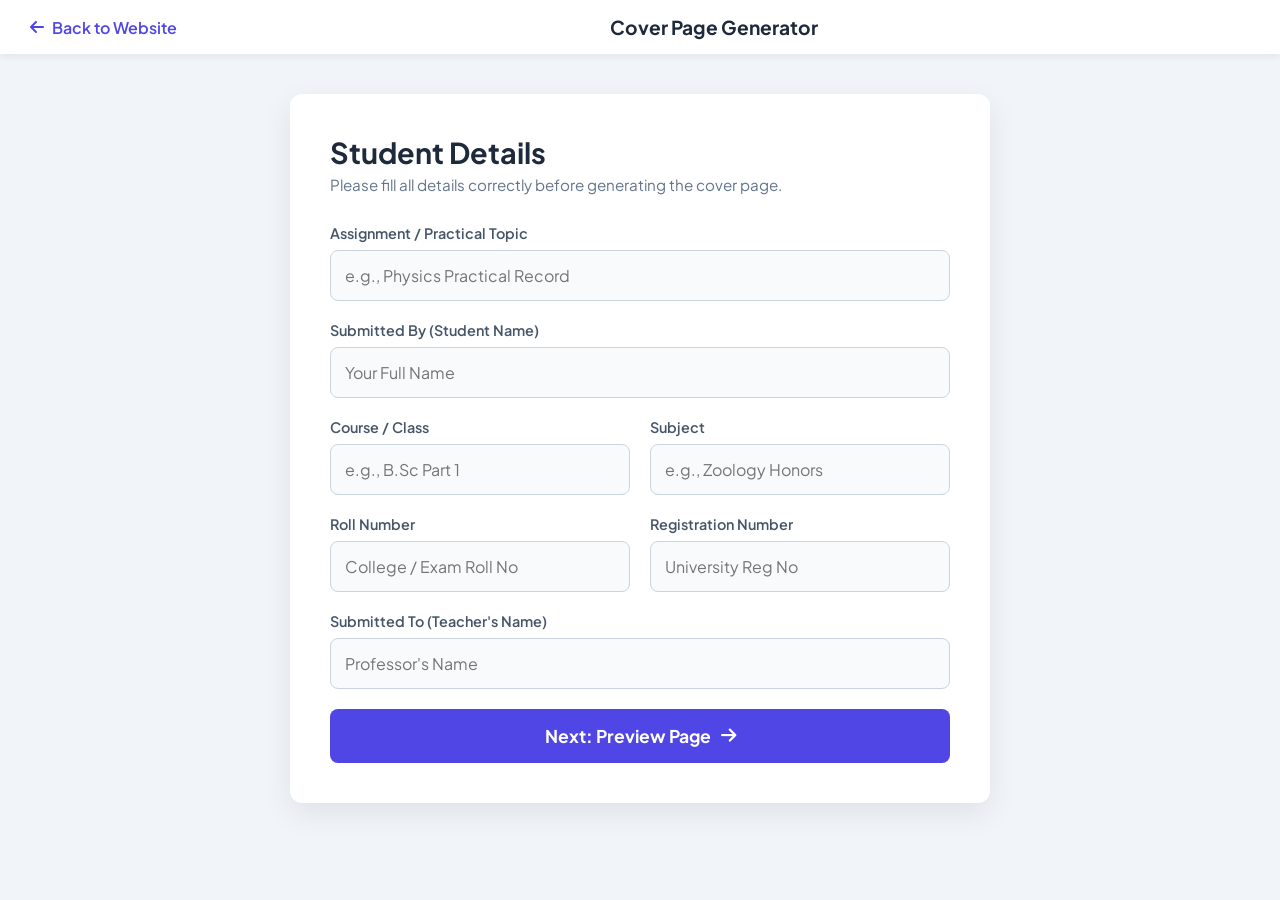
==== cover-page.html @ 788c9b37 "Add files via upload" ====
<!DOCTYPE html>
<html lang="en">
<head>
    <meta charset="UTF-8">
    <meta name="viewport" content="width=device-width, initial-scale=1.0">
    <title>Generate Cover Page | ND College</title>
    <!-- Google Fonts -->
    <link href="https://fonts.googleapis.com/css2?family=Plus+Jakarta+Sans:wght@400;600;700&display=swap" rel="stylesheet">
    <link rel="stylesheet" href="https://cdnjs.cloudflare.com/ajax/libs/font-awesome/6.4.0/css/all.min.css">
    
    <!-- Custom CSS -->
    <link rel="stylesheet" href="cover-page.css">
</head>
<body>

    <!-- Top Navigation -->
    <div class="top-bar no-print">
        <a href="#" onclick="history.back(); return false;" class="back-btn">
            <i class="fa-solid fa-arrow-left"></i> Back to Website
        </a>
        <h2>Cover Page Generator</h2>
        <div></div>
    </div>

    <div class="main-container">
        
        <!-- STEP 1: Form Section -->
        <div id="step-1" class="step-section active no-print">
            <div class="form-card">
                <h3>Student Details</h3>
                <p>Please fill all details correctly before generating the cover page.</p>
                
                <div class="input-group">
                    <label>Assignment / Practical Topic</label>
                    <input type="text" id="in-topic" placeholder="e.g., Physics Practical Record">
                </div>

                <div class="input-group">
                    <label>Submitted By (Student Name)</label>
                    <input type="text" id="in-name" placeholder="Your Full Name">
                </div>

                <div class="input-row">
                    <div class="input-group">
                        <label>Course / Class</label>
                        <input type="text" id="in-course" placeholder="e.g., B.Sc Part 1">
                    </div>
                    <div class="input-group">
                        <label>Subject</label>
                        <input type="text" id="in-subject" placeholder="e.g., Zoology Honors">
                    </div>
                </div>

                <div class="input-row">
                    <div class="input-group">
                        <label>Roll Number</label>
                        <input type="text" id="in-roll" placeholder="College / Exam Roll No">
                    </div>
                    <div class="input-group">
                        <label>Registration Number</label>
                        <input type="text" id="in-reg" placeholder="University Reg No">
                    </div>
                </div>

                <div class="input-group">
                    <label>Submitted To (Teacher's Name)</label>
                    <input type="text" id="in-teacher" placeholder="Professor's Name">
                </div>
                
                <button onclick="goToStep2()" class="btn-primary">Next: Preview Page <i class="fa-solid fa-arrow-right"></i></button>
            </div>
        </div>

        <!-- STEP 2: Preview Section -->
        <div id="step-2" class="step-section">
            
            <!-- Sirf 2 zaroori buttons: Edit aur Print/Save PDF -->
            <div class="action-buttons no-print">
                <button onclick="goToStep1()" class="btn-secondary"><i class="fa-solid fa-pen"></i> Edit Details</button>
                <button onclick="window.print()" class="btn-primary"><i class="fa-solid fa-print"></i> Print / Save PDF</button>
            </div>

            <!-- Premium A4 Sheet Design -->
            <div class="a4-sheet" id="print-area">
                <div class="sheet-border">
                    <div class="college-header">
                        <div class="logo-placeholder">
                            <i class="fa-solid fa-graduation-cap"></i>
                        </div>
                        <h1>ND COLLEGE, PURNEA</h1>
                        <p>A Premier Institution Affiliated to Purnea University, Purnea</p>
                    </div>

                    <div class="session-box">
                        <h2>ASSIGNMENT / PRACTICAL RECORD</h2>
                    </div>

                    <div class="topic-box">
                        <h3 id="out-topic">Topic Name Here</h3>
                    </div>

                    <div class="details-container">
                        <div class="details-box submitted-to">
                            <h4>SUBMITTED TO</h4>
                            <p id="out-teacher">Teacher's Name</p>
                        </div>
                        
                        <div class="details-box submitted-by">
                            <h4>SUBMITTED BY</h4>
                            <table class="student-table">
                                <tr>
                                    <td><strong>Name:</strong></td>
                                    <td id="out-name">Student Name</td>
                                </tr>
                                <tr>
                                    <td><strong>Class:</strong></td>
                                    <td id="out-course">Class/Course</td>
                                </tr>
                                <tr>
                                    <td><strong>Subject:</strong></td>
                                    <td id="out-subject">Subject Name</td>
                                </tr>
                                <tr>
                                    <td><strong>Roll No:</strong></td>
                                    <td id="out-roll">Roll Number</td>
                                </tr>
                                <tr>
                                    <td><strong>Reg No:</strong></td>
                                    <td id="out-reg">Registration No</td>
                                </tr>
                            </table>
                        </div>
                    </div>

                    <div class="signature-section">
                        <div class="sign-box">Signature of Teacher</div>
                        <div class="sign-box">Signature of Student</div>
                    </div>
                </div>
            </div>
        </div>

    </div>

    <!-- JavaScript logic -->
    <script>
        function goToStep2() {
            // Data Update karein
            document.getElementById('out-topic').innerText = document.getElementById('in-topic').value || 'Topic Name Here';
            document.getElementById('out-name').innerText = document.getElementById('in-name').value || 'Student Name';
            document.getElementById('out-course').innerText = document.getElementById('in-course').value || 'Class/Course';
            document.getElementById('out-subject').innerText = document.getElementById('in-subject').value || 'Subject Name';
            document.getElementById('out-roll').innerText = document.getElementById('in-roll').value || 'Roll Number';
            document.getElementById('out-reg').innerText = document.getElementById('in-reg').value || 'Registration No';
            document.getElementById('out-teacher').innerText = document.getElementById('in-teacher').value || "Teacher's Name";

            // Screen switch karein
            document.getElementById('step-1').classList.remove('active');
            document.getElementById('step-2').classList.add('active');
            window.scrollTo(0,0);
        }

        function goToStep1() {
            // Wapas Form par jayein
            document.getElementById('step-2').classList.remove('active');
            document.getElementById('step-1').classList.add('active');
            window.scrollTo(0,0);
        }
    </script>
</body>
</html>
---- cover-page.css ----
* {
    margin: 0;
    padding: 0;
    box-sizing: border-box;
    font-family: 'Plus Jakarta Sans', sans-serif;
}

body {
    background-color: #f1f5f9;
    color: #0f172a;
}

/* Top Navigation */
.top-bar {
    display: flex;
    justify-content: space-between;
    align-items: center;
    background: #ffffff;
    padding: 15px 30px;
    box-shadow: 0 4px 6px rgba(0,0,0,0.05);
    position: sticky;
    top: 0;
    z-index: 100;
}

.back-btn {
    text-decoration: none;
    color: #4f46e5;
    font-weight: 600;
    display: flex;
    align-items: center;
    gap: 8px;
}

.top-bar h2 {
    font-size: 1.2rem;
    color: #1e293b;
}

/* Main Layout & Steps */
.main-container {
    padding: 40px 20px;
    display: flex;
    justify-content: center;
}

.step-section {
    display: none;
    width: 100%;
    animation: fadeIn 0.4s ease-in-out;
}

.step-section.active {
    display: flex;
    flex-direction: column;
    align-items: center;
}

@keyframes fadeIn {
    from { opacity: 0; transform: translateY(10px); }
    to { opacity: 1; transform: translateY(0); }
}

/* Form Styles (Step 1) */
.form-card {
    background: white;
    padding: 40px;
    border-radius: 12px;
    box-shadow: 0 10px 30px rgba(0,0,0,0.08);
    width: 100%;
    max-width: 700px;
}

.form-card h3 { font-size: 1.8rem; margin-bottom: 5px; color: #1e293b; }
.form-card p { color: #64748b; margin-bottom: 30px; font-size: 0.95rem; }

.input-group {
    display: flex;
    flex-direction: column;
    margin-bottom: 20px;
    width: 100%;
}

.input-row {
    display: flex;
    gap: 20px;
}

label {
    font-size: 0.9rem;
    font-weight: 600;
    margin-bottom: 8px;
    color: #475569;
}

input {
    padding: 14px;
    border: 1px solid #cbd5e1;
    border-radius: 8px;
    font-size: 1rem;
    transition: 0.3s;
    background: #f8fafc;
}

input:focus {
    outline: none;
    border-color: #4f46e5;
    background: white;
    box-shadow: 0 0 0 4px rgba(79, 70, 229, 0.1);
}

.btn-primary {
    width: 100%;
    background: #4f46e5;
    color: white;
    border: none;
    padding: 16px;
    border-radius: 8px;
    font-size: 1.1rem;
    font-weight: 700;
    cursor: pointer;
    margin-top: 15px;
    transition: 0.3s;
    display: flex;
    justify-content: center;
    align-items: center;
    gap: 10px;
}
.btn-primary:hover { background: #4338ca; box-shadow: 0 5px 15px rgba(79, 70, 229, 0.3); }

.btn-secondary {
    background: white;
    color: #4f46e5;
    border: 2px solid #4f46e5;
    padding: 12px 24px;
    border-radius: 8px;
    font-size: 1rem;
    font-weight: 700;
    cursor: pointer;
    transition: 0.3s;
}
.btn-secondary:hover { background: #f1f5f9; }

/* Preview Action Buttons (Step 2) */
.action-buttons {
    display: flex;
    gap: 20px;
    margin-bottom: 30px;
    width: 100%;
    max-width: 210mm;
}
.action-buttons .btn-primary { margin-top: 0; flex: 1; }

/* =========================================
   A4 Preview Section (Premium Design)
========================================= */
.a4-sheet {
    width: 210mm;
    height: 297mm;
    background: white;
    box-shadow: 0 15px 50px rgba(0,0,0,0.15);
    padding: 12mm;
    position: relative;
    /* College ka subtle watermark */
    background-image: radial-gradient(circle, rgba(79, 70, 229, 0.03) 20%, transparent 20%);
    background-size: 20px 20px;
}

.sheet-border {
    /* Official Double Border Look */
    border: 4px solid #1e293b;
    outline: 1.5px solid #1e293b;
    outline-offset: -8px;
    height: 100%;
    padding: 40px;
    display: flex;
    flex-direction: column;
    align-items: center;
    position: relative;
    z-index: 1;
}

.college-header { 
    text-align: center; 
    border-bottom: 3px double #1e293b; 
    padding-bottom: 25px; 
    width: 100%; 
    margin-bottom: 35px; 
}

.logo-placeholder {
    font-size: 3.5rem;
    color: #1e293b;
    margin-bottom: 15px;
}

.college-header h1 { 
    font-size: 2.8rem; 
    font-weight: 800; 
    color: #0f172a; 
    letter-spacing: 2px;
    font-family: 'Times New Roman', serif; /* University style font */
}
.college-header p { 
    font-size: 1.1rem; 
    font-weight: 600; 
    color: #334155;
    text-transform: uppercase;
    letter-spacing: 1px;
    margin-top: 5px;
}

.session-box h2 { 
    font-size: 1.6rem; 
    background: #1e293b; 
    color: #fff; 
    padding: 12px 40px; 
    border-radius: 4px; 
    margin-bottom: 40px; 
    text-align: center; 
    box-shadow: 4px 4px 0px rgba(0,0,0,0.1);
}

.topic-box { text-align: center; margin-bottom: 60px; width: 100%; }
.topic-box h3 { 
    font-size: 2rem; 
    text-decoration: underline; 
    text-decoration-thickness: 2px;
    text-underline-offset: 8px;
    text-transform: uppercase; 
    color: #0f172a;
}

.details-container { 
    display: flex; 
    justify-content: space-between; 
    width: 100%; 
    margin-top: 20px; 
}

.details-box h4 { 
    font-size: 1.3rem; 
    border-bottom: 2px solid #1e293b; 
    margin-bottom: 20px; 
    display: inline-block;
    padding-bottom: 5px;
    color: #0f172a;
}

.submitted-to { width: 40%; }
.submitted-to p { font-size: 1.5rem; font-weight: 700; color: #1e293b; }

.submitted-by { width: 55%; }
.student-table { width: 100%; font-size: 1.25rem; border-collapse: separate; border-spacing: 0 12px; }
.student-table td { padding-bottom: 5px; border-bottom: 1px dashed #cbd5e1; }
.student-table td strong { color: #334155; }

.signature-section { 
    display: flex; 
    justify-content: space-between; 
    width: 100%; 
    margin-top: auto; 
    padding-top: 70px; 
}
.sign-box { 
    border-top: 1.5px solid #1e293b; 
    width: 220px; 
    text-align: center; 
    padding-top: 10px; 
    font-weight: 700; 
    font-size: 1.1rem;
    color: #0f172a;
}

/* =========================================
   PRINT CSS
========================================= */
@media print {
    @page { margin: 0; }
    body { background: white; -webkit-print-color-adjust: exact; print-color-adjust: exact; }
    
    .no-print { display: none !important; }
    
    .main-container { padding: 0; }
    .a4-sheet { box-shadow: none; width: 100%; height: 100%; padding: 10mm; }
}

/* Mobile Responsiveness */
@media(max-width: 768px) {
    .input-row { flex-direction: column; gap: 0; }
    .action-buttons { flex-direction: column; }
    .a4-sheet { transform: scale(0.6); transform-origin: top center; margin-bottom: -400px; }
}
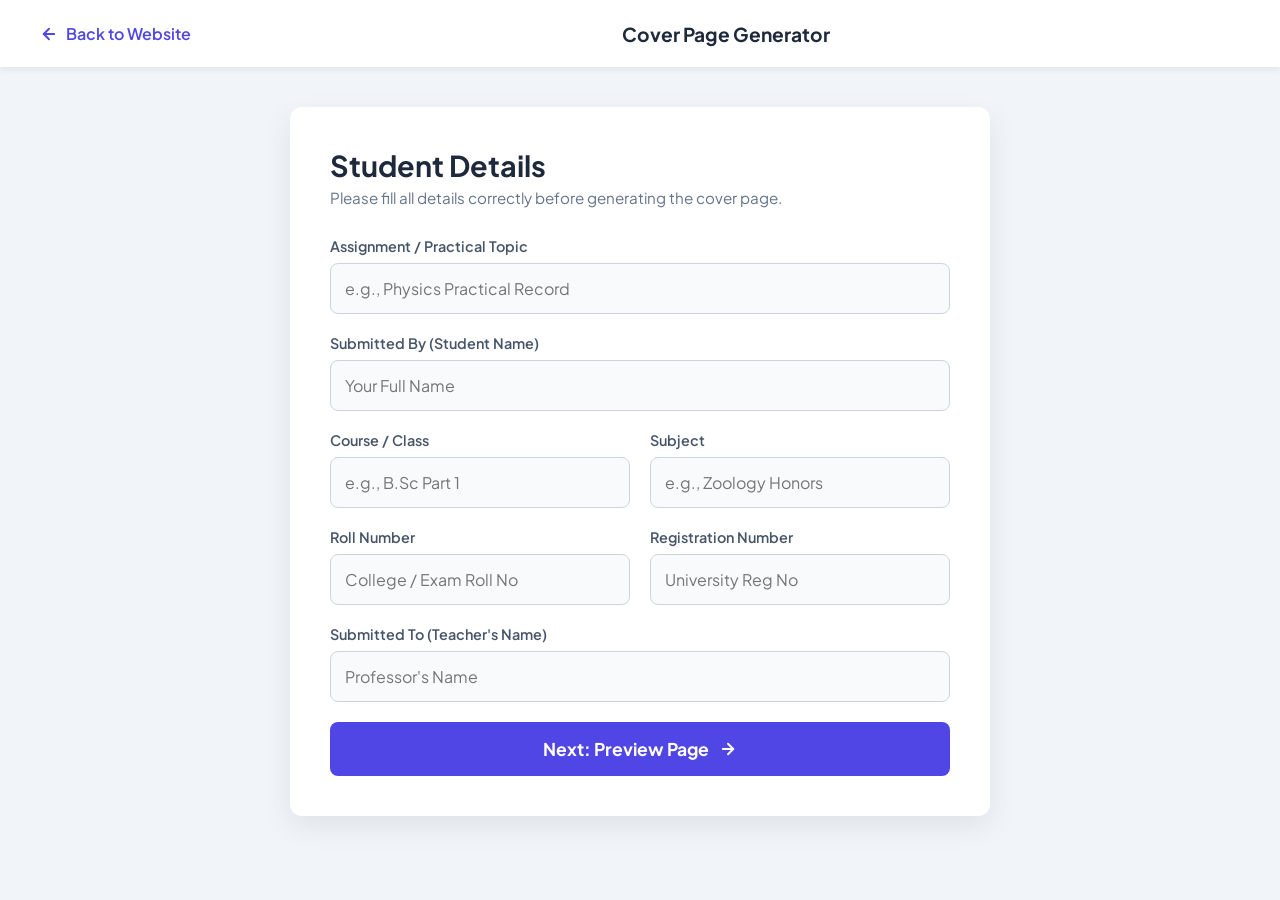
==== commit 27d32da6: "Add files via upload" ====
--- a/cover-page.html
+++ b/cover-page.html
@@ -4,27 +4,24 @@
     <meta charset="UTF-8">
     <meta name="viewport" content="width=device-width, initial-scale=1.0">
     <title>Generate Cover Page | ND College</title>
-    <!-- Google Fonts -->
-    <link href="https://fonts.googleapis.com/css2?family=Plus+Jakarta+Sans:wght@400;600;700&display=swap" rel="stylesheet">
-    <link rel="stylesheet" href="https://cdnjs.cloudflare.com/ajax/libs/font-awesome/6.4.0/css/all.min.css">
     
-    <!-- Custom CSS -->
+    <link href="https://fonts.googleapis.com/css2?family=Plus+Jakarta+Sans:wght@400;600;700;800&display=swap" rel="stylesheet">
+
     <link rel="stylesheet" href="cover-page.css">
 </head>
 <body>
 
-    <!-- Top Navigation -->
     <div class="top-bar no-print">
-        <a href="#" onclick="history.back(); return false;" class="back-btn">
-            <i class="fa-solid fa-arrow-left"></i> Back to Website
-        </a>
+        <button type="button" onclick="history.back();" class="back-btn">
+            <svg width="18" height="18" viewBox="0 0 24 24" fill="none" stroke="currentColor" stroke-width="2.5" stroke-linecap="round" stroke-linejoin="round"><line x1="19" y1="12" x2="5" y2="12"></line><polyline points="12 19 5 12 12 5"></polyline></svg>
+            Back to Website
+        </button>
         <h2>Cover Page Generator</h2>
         <div></div>
     </div>
 
     <div class="main-container">
-        
-        <!-- STEP 1: Form Section -->
+
         <div id="step-1" class="step-section active no-print">
             <div class="form-card">
                 <h3>Student Details</h3>
@@ -67,25 +64,30 @@
                     <input type="text" id="in-teacher" placeholder="Professor's Name">
                 </div>
                 
-                <button onclick="goToStep2()" class="btn-primary">Next: Preview Page <i class="fa-solid fa-arrow-right"></i></button>
+                <button onclick="goToStep2()" class="btn-primary">Next: Preview Page
+                    <svg width="18" height="18" viewBox="0 0 24 24" fill="none" stroke="currentColor" stroke-width="2.5" stroke-linecap="round" stroke-linejoin="round"><line x1="5" y1="12" x2="19" y2="12"></line><polyline points="12 5 19 12 12 19"></polyline></svg>
+                </button>
             </div>
         </div>
 
-        <!-- STEP 2: Preview Section -->
         <div id="step-2" class="step-section">
-            
-            <!-- Sirf 2 zaroori buttons: Edit aur Print/Save PDF -->
+
             <div class="action-buttons no-print">
-                <button onclick="goToStep1()" class="btn-secondary"><i class="fa-solid fa-pen"></i> Edit Details</button>
-                <button onclick="window.print()" class="btn-primary"><i class="fa-solid fa-print"></i> Print / Save PDF</button>
+                <button onclick="goToStep1()" class="btn-secondary">
+                    <svg width="18" height="18" viewBox="0 0 24 24" fill="none" stroke="currentColor" stroke-width="2" stroke-linecap="round" stroke-linejoin="round"><path d="M17 3a2.85 2.83 0 1 1 4 4L7.5 20.5 2 22l1.5-5.5Z"></path></svg>
+                    Edit Details
+                </button>
+                <button onclick="window.print()" class="btn-primary">
+                    <svg width="18" height="18" viewBox="0 0 24 24" fill="none" stroke="currentColor" stroke-width="2" stroke-linecap="round" stroke-linejoin="round"><polyline points="6 9 6 2 18 2 18 9"></polyline><path d="M6 18H4a2 2 0 0 1-2-2v-5a2 2 0 0 1 2-2h16a2 2 0 0 1 2 2v5a2 2 0 0 1-2 2h-2"></path><rect x="6" y="14" width="12" height="8"></rect></svg>
+                    Print / Save PDF
+                </button>
             </div>
 
-            <!-- Premium A4 Sheet Design -->
             <div class="a4-sheet" id="print-area">
                 <div class="sheet-border">
                     <div class="college-header">
                         <div class="logo-placeholder">
-                            <i class="fa-solid fa-graduation-cap"></i>
+                            <svg width="48" height="48" viewBox="0 0 24 24" fill="none" stroke="currentColor" stroke-width="1.6" stroke-linecap="round" stroke-linejoin="round"><path d="M22 10v6M2 10l10-5 10 5-10 5z"/><path d="M6 12v5c3 3 9 3 12 0v-5"/></svg>
                         </div>
                         <h1>ND COLLEGE, PURNEA</h1>
                         <p>A Premier Institution Affiliated to Purnea University, Purnea</p>
@@ -142,29 +144,30 @@
 
     </div>
 
-    <!-- JavaScript logic -->
     <script>
+        const fieldMap = [
+            ['in-topic', 'out-topic', 'Topic Name Here'],
+            ['in-name', 'out-name', 'Student Name'],
+            ['in-course', 'out-course', 'Class/Course'],
+            ['in-subject', 'out-subject', 'Subject Name'],
+            ['in-roll', 'out-roll', 'Roll Number'],
+            ['in-reg', 'out-reg', 'Registration No'],
+            ['in-teacher', 'out-teacher', "Teacher's Name"]
+        ];
+
         function goToStep2() {
-            // Data Update karein
-            document.getElementById('out-topic').innerText = document.getElementById('in-topic').value || 'Topic Name Here';
-            document.getElementById('out-name').innerText = document.getElementById('in-name').value || 'Student Name';
-            document.getElementById('out-course').innerText = document.getElementById('in-course').value || 'Class/Course';
-            document.getElementById('out-subject').innerText = document.getElementById('in-subject').value || 'Subject Name';
-            document.getElementById('out-roll').innerText = document.getElementById('in-roll').value || 'Roll Number';
-            document.getElementById('out-reg').innerText = document.getElementById('in-reg').value || 'Registration No';
-            document.getElementById('out-teacher').innerText = document.getElementById('in-teacher').value || "Teacher's Name";
-
-            // Screen switch karein
+            fieldMap.forEach(([inputId, outputId, fallback]) => {
+                document.getElementById(outputId).innerText = document.getElementById(inputId).value || fallback;
+            });
             document.getElementById('step-1').classList.remove('active');
             document.getElementById('step-2').classList.add('active');
-            window.scrollTo(0,0);
+            window.scrollTo(0, 0);
         }
 
         function goToStep1() {
-            // Wapas Form par jayein
             document.getElementById('step-2').classList.remove('active');
             document.getElementById('step-1').classList.add('active');
-            window.scrollTo(0,0);
+            window.scrollTo(0, 0);
         }
     </script>
 </body>
--- a/cover-page.css
+++ b/cover-page.css
@@ -3,6 +3,7 @@
     padding: 0;
     box-sizing: border-box;
     font-family: 'Plus Jakarta Sans', sans-serif;
+    -webkit-tap-highlight-color: transparent;
 }
 
 body {
@@ -10,7 +11,20 @@
     color: #0f172a;
 }
 
-/* Top Navigation */
+a, button {
+    outline: none;
+}
+a:focus-visible, button:focus-visible {
+    outline: 2px solid #4f46e5;
+    outline-offset: 3px;
+    border-radius: 4px;
+}
+
+svg {
+    display: block;
+    flex-shrink: 0;
+}
+
 .top-bar {
     display: flex;
     justify-content: space-between;
@@ -24,12 +38,25 @@
 }
 
 .back-btn {
+    background: none;
+    border: none;
+    font: inherit;
+    cursor: pointer;
     text-decoration: none;
     color: #4f46e5;
     font-weight: 600;
-    display: flex;
+    display: inline-flex;
     align-items: center;
     gap: 8px;
+    padding: 8px 10px;
+    border-radius: 8px;
+    transition: background 0.2s, transform 0.2s;
+}
+.back-btn:hover {
+    background: rgba(79, 70, 229, 0.08);
+}
+.back-btn:active {
+    transform: translateX(-2px);
 }
 
 .top-bar h2 {
@@ -37,7 +64,6 @@
     color: #1e293b;
 }
 
-/* Main Layout & Steps */
 .main-container {
     padding: 40px 20px;
     display: flex;
@@ -61,7 +87,6 @@
     to { opacity: 1; transform: translateY(0); }
 }
 
-/* Form Styles (Step 1) */
 .form-card {
     background: white;
     padding: 40px;
@@ -127,6 +152,8 @@
     gap: 10px;
 }
 .btn-primary:hover { background: #4338ca; box-shadow: 0 5px 15px rgba(79, 70, 229, 0.3); }
+.btn-primary:active { transform: scale(0.98); }
+.btn-primary svg { flex-shrink: 0; }
 
 .btn-secondary {
     background: white;
@@ -138,10 +165,15 @@
     font-weight: 700;
     cursor: pointer;
     transition: 0.3s;
-}
-.btn-secondary:hover { background: #f1f5f9; }
-
-/* Preview Action Buttons (Step 2) */
+    display: inline-flex;
+    align-items: center;
+    justify-content: center;
+    gap: 10px;
+}
+.btn-secondary:hover { background: #f1f5f9; border-color: #4338ca; color: #4338ca; }
+.btn-secondary:active { transform: scale(0.98); }
+.btn-secondary svg { flex-shrink: 0; }
+
 .action-buttons {
     display: flex;
     gap: 20px;
@@ -151,9 +183,6 @@
 }
 .action-buttons .btn-primary { margin-top: 0; flex: 1; }
 
-/* =========================================
-   A4 Preview Section (Premium Design)
-========================================= */
 .a4-sheet {
     width: 210mm;
     height: 297mm;
@@ -161,13 +190,13 @@
     box-shadow: 0 15px 50px rgba(0,0,0,0.15);
     padding: 12mm;
     position: relative;
-    /* College ka subtle watermark */
+    
     background-image: radial-gradient(circle, rgba(79, 70, 229, 0.03) 20%, transparent 20%);
     background-size: 20px 20px;
 }
 
 .sheet-border {
-    /* Official Double Border Look */
+    
     border: 4px solid #1e293b;
     outline: 1.5px solid #1e293b;
     outline-offset: -8px;
@@ -189,9 +218,16 @@
 }
 
 .logo-placeholder {
-    font-size: 3.5rem;
+    width: 78px;
+    height: 78px;
+    display: flex;
+    align-items: center;
+    justify-content: center;
+    margin: 0 auto 18px;
     color: #1e293b;
-    margin-bottom: 15px;
+    background: rgba(79, 70, 229, 0.08);
+    border: 2px solid #1e293b;
+    border-radius: 50%;
 }
 
 .college-header h1 { 
@@ -199,7 +235,7 @@
     font-weight: 800; 
     color: #0f172a; 
     letter-spacing: 2px;
-    font-family: 'Times New Roman', serif; /* University style font */
+    font-family: 'Times New Roman', serif; 
 }
 .college-header p { 
     font-size: 1.1rem; 
@@ -272,9 +308,6 @@
     color: #0f172a;
 }
 
-/* =========================================
-   PRINT CSS
-========================================= */
 @media print {
     @page { margin: 0; }
     body { background: white; -webkit-print-color-adjust: exact; print-color-adjust: exact; }
@@ -285,7 +318,6 @@
     .a4-sheet { box-shadow: none; width: 100%; height: 100%; padding: 10mm; }
 }
 
-/* Mobile Responsiveness */
 @media(max-width: 768px) {
     .input-row { flex-direction: column; gap: 0; }
     .action-buttons { flex-direction: column; }
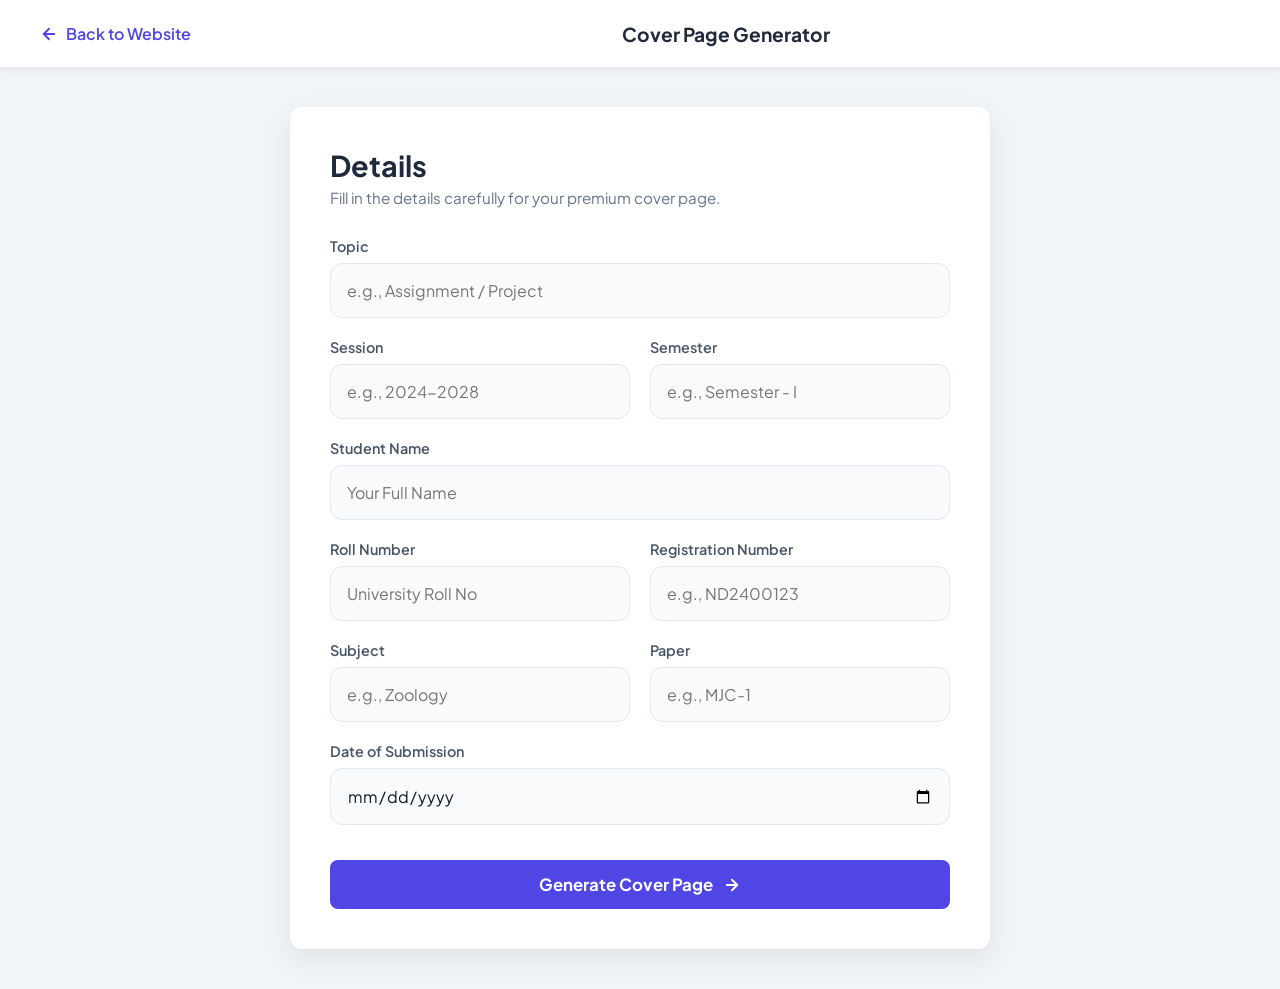
==== commit 76560747: "Add files via upload" ====
--- a/cover-page.html
+++ b/cover-page.html
@@ -5,14 +5,17 @@
     <meta name="viewport" content="width=device-width, initial-scale=1.0">
     <title>Generate Cover Page | ND College</title>
     
+    <link rel="icon" type="image/png" href="logo.png">
+    
+    <!-- UI Font -->
     <link href="https://fonts.googleapis.com/css2?family=Plus+Jakarta+Sans:wght@400;600;700;800&display=swap" rel="stylesheet">
-
+    <!-- CSS File -->
     <link rel="stylesheet" href="cover-page.css">
 </head>
 <body>
 
     <div class="top-bar no-print">
-        <button type="button" onclick="history.back();" class="back-btn">
+        <button type="button" onclick="window.location.href='index.html'" class="back-btn">
             <svg width="18" height="18" viewBox="0 0 24 24" fill="none" stroke="currentColor" stroke-width="2.5" stroke-linecap="round" stroke-linejoin="round"><line x1="19" y1="12" x2="5" y2="12"></line><polyline points="12 19 5 12 12 5"></polyline></svg>
             Back to Website
         </button>
@@ -22,54 +25,67 @@
 
     <div class="main-container">
 
+        <!-- STEP 1: Form Section -->
         <div id="step-1" class="step-section active no-print">
             <div class="form-card">
-                <h3>Student Details</h3>
-                <p>Please fill all details correctly before generating the cover page.</p>
+                <h3>Details</h3>
+                <p>Fill in the details carefully for your premium cover page.</p>
                 
                 <div class="input-group">
-                    <label>Assignment / Practical Topic</label>
-                    <input type="text" id="in-topic" placeholder="e.g., Physics Practical Record">
+                    <label>Topic</label>
+                    <input type="text" id="in-topic" placeholder="e.g., Assignment / Project">
+                </div>
+
+                <div class="input-row">
+                    <div class="input-group">
+                        <label>Session</label>
+                        <input type="text" id="in-session" placeholder="e.g., 2024-2028">
+                    </div>
+                    <div class="input-group">
+                        <label>Semester</label>
+                        <input type="text" id="in-sem" placeholder="e.g., Semester - I">
+                    </div>
                 </div>
 
                 <div class="input-group">
-                    <label>Submitted By (Student Name)</label>
+                    <label>Student Name</label>
                     <input type="text" id="in-name" placeholder="Your Full Name">
                 </div>
 
                 <div class="input-row">
                     <div class="input-group">
-                        <label>Course / Class</label>
-                        <input type="text" id="in-course" placeholder="e.g., B.Sc Part 1">
-                    </div>
+                        <label>Roll Number</label>
+                        <input type="text" id="in-roll" placeholder="University Roll No">
+                    </div>
+                    <div class="input-group">
+                        <label>Registration Number</label>
+                        <input type="text" id="in-reg" placeholder="e.g., ND2400123">
+                    </div>
+                </div>
+
+                <div class="input-row">
                     <div class="input-group">
                         <label>Subject</label>
-                        <input type="text" id="in-subject" placeholder="e.g., Zoology Honors">
-                    </div>
-                </div>
-
-                <div class="input-row">
-                    <div class="input-group">
-                        <label>Roll Number</label>
-                        <input type="text" id="in-roll" placeholder="College / Exam Roll No">
-                    </div>
-                    <div class="input-group">
-                        <label>Registration Number</label>
-                        <input type="text" id="in-reg" placeholder="University Reg No">
+                        <input type="text" id="in-subject" placeholder="e.g., Zoology">
+                    </div>
+                    <div class="input-group">
+                        <label>Paper</label>
+                        <input type="text" id="in-paper" placeholder="e.g., MJC-1">
                     </div>
                 </div>
 
                 <div class="input-group">
-                    <label>Submitted To (Teacher's Name)</label>
-                    <input type="text" id="in-teacher" placeholder="Professor's Name">
+                    <label>Date of Submission</label>
+                    <input type="date" id="in-date">
                 </div>
                 
-                <button onclick="goToStep2()" class="btn-primary">Next: Preview Page
+                <button onclick="goToStep2()" class="btn-primary">Generate Cover Page
                     <svg width="18" height="18" viewBox="0 0 24 24" fill="none" stroke="currentColor" stroke-width="2.5" stroke-linecap="round" stroke-linejoin="round"><line x1="5" y1="12" x2="19" y2="12"></line><polyline points="12 5 19 12 12 19"></polyline></svg>
                 </button>
             </div>
         </div>
 
+        <!-- STEP 2: Print Preview Section -->
         <div id="step-2" class="step-section">
 
             <div class="action-buttons no-print">
@@ -83,61 +99,84 @@
                 </button>
             </div>
 
+            <!-- A4 Size Premium Portrait Sheet -->
             <div class="a4-sheet" id="print-area">
                 <div class="sheet-border">
+
+                    <span class="corner corner-tl"></span>
+                    <span class="corner corner-tr"></span>
+                    <span class="corner corner-bl"></span>
+                    <span class="corner corner-br"></span>
+
+                    <img src="logo.png" alt="" class="watermark" aria-hidden="true">
+                    
+                    <!-- 1. Header -->
                     <div class="college-header">
                         <div class="logo-placeholder">
-                            <svg width="48" height="48" viewBox="0 0 24 24" fill="none" stroke="currentColor" stroke-width="1.6" stroke-linecap="round" stroke-linejoin="round"><path d="M22 10v6M2 10l10-5 10 5-10 5z"/><path d="M6 12v5c3 3 9 3 12 0v-5"/></svg>
+                            <img src="logo.png" alt="ND College Logo" class="cover-logo-img">
                         </div>
-                        <h1>ND COLLEGE, PURNEA</h1>
-                        <p>A Premier Institution Affiliated to Purnea University, Purnea</p>
-                    </div>
-
-                    <div class="session-box">
-                        <h2>ASSIGNMENT / PRACTICAL RECORD</h2>
-                    </div>
-
-                    <div class="topic-box">
-                        <h3 id="out-topic">Topic Name Here</h3>
-                    </div>
-
-                    <div class="details-container">
-                        <div class="details-box submitted-to">
-                            <h4>SUBMITTED TO</h4>
-                            <p id="out-teacher">Teacher's Name</p>
+                        <h1>ND College, Purnea</h1>
+                        <div class="header-divider"><span></span><i></i><span></span></div>
+                        <p>Affiliated to Purnea University, Purnea</p>
+                    </div>
+
+                    <!-- 2 & 3. Topic & Session -->
+                    <div class="title-section">
+                        <span class="eyebrow">Presenting the Topic</span>
+                        <h2 id="out-topic">Topic Name Here</h2>
+                        <h3 id="out-session">Session: 2024-2028</h3>
+                    </div>
+
+                    <!-- 4 to 9. Student Details & Course Details (Table Layout) -->
+                    <div class="details-section">
+                        <table class="premium-table">
+                            <tr>
+                                <td class="label">Name</td>
+                                <td class="colon">:</td>
+                                <td class="value" id="out-name">Student Name</td>
+                            </tr>
+                            <tr>
+                                <td class="label">Semester</td>
+                                <td class="colon">:</td>
+                                <td class="value" id="out-sem">Semester</td>
+                            </tr>
+                            <tr>
+                                <td class="label">Roll Number</td>
+                                <td class="colon">:</td>
+                                <td class="value" id="out-roll">Roll Number</td>
+                            </tr>
+                            <tr>
+                                <td class="label">Registration No</td>
+                                <td class="colon">:</td>
+                                <td class="value" id="out-reg">Registration No</td>
+                            </tr>
+                            <tr>
+                                <td class="label">Subject</td>
+                                <td class="colon">:</td>
+                                <td class="value" id="out-subject">Subject Name</td>
+                            </tr>
+                            <tr>
+                                <td class="label">Paper</td>
+                                <td class="colon">:</td>
+                                <td class="value" id="out-paper">Paper Name</td>
+                            </tr>
+                        </table>
+                    </div>
+
+                    <!-- 10 & 11. Footer (Date & Signature) -->
+                    <div class="footer-section">
+                        <div class="footer-left">
+                            <div class="date-box">
+                                <span class="label">Date:</span>
+                                <span class="value" id="out-date">DD / MM / YYYY</span>
+                            </div>
                         </div>
                         
-                        <div class="details-box submitted-by">
-                            <h4>SUBMITTED BY</h4>
-                            <table class="student-table">
-                                <tr>
-                                    <td><strong>Name:</strong></td>
-                                    <td id="out-name">Student Name</td>
-                                </tr>
-                                <tr>
-                                    <td><strong>Class:</strong></td>
-                                    <td id="out-course">Class/Course</td>
-                                </tr>
-                                <tr>
-                                    <td><strong>Subject:</strong></td>
-                                    <td id="out-subject">Subject Name</td>
-                                </tr>
-                                <tr>
-                                    <td><strong>Roll No:</strong></td>
-                                    <td id="out-roll">Roll Number</td>
-                                </tr>
-                                <tr>
-                                    <td><strong>Reg No:</strong></td>
-                                    <td id="out-reg">Registration No</td>
-                                </tr>
-                            </table>
+                        <div class="footer-right">
+                            <div class="signature-line">Signature of Teacher</div>
                         </div>
                     </div>
 
-                    <div class="signature-section">
-                        <div class="sign-box">Signature of Teacher</div>
-                        <div class="sign-box">Signature of Student</div>
-                    </div>
                 </div>
             </div>
         </div>
@@ -146,19 +185,35 @@
 
     <script>
         const fieldMap = [
-            ['in-topic', 'out-topic', 'Topic Name Here'],
+            ['in-topic', 'out-topic', 'Assignment / Project'],
+            ['in-session', 'out-session', 'Session: 2024-2028', true], // true means add "Session: " prefix
             ['in-name', 'out-name', 'Student Name'],
-            ['in-course', 'out-course', 'Class/Course'],
-            ['in-subject', 'out-subject', 'Subject Name'],
+            ['in-sem', 'out-sem', 'Semester - I'],
             ['in-roll', 'out-roll', 'Roll Number'],
             ['in-reg', 'out-reg', 'Registration No'],
-            ['in-teacher', 'out-teacher', "Teacher's Name"]
+            ['in-subject', 'out-subject', 'Subject Name'],
+            ['in-paper', 'out-paper', 'Paper Code/Name']
         ];
 
+        function formatDate(dateStr) {
+            if(!dateStr) return 'DD / MM / YYYY';
+            const parts = dateStr.split('-');
+            return `${parts[2]} / ${parts[1]} / ${parts[0]}`;
+        }
+
         function goToStep2() {
-            fieldMap.forEach(([inputId, outputId, fallback]) => {
-                document.getElementById(outputId).innerText = document.getElementById(inputId).value || fallback;
+            // Text Inputs
+            fieldMap.forEach(([inputId, outputId, fallback, addPrefix]) => {
+                let val = document.getElementById(inputId).value.trim();
+                if (val && addPrefix) val = "Session: " + val;
+                document.getElementById(outputId).innerText = val || fallback;
             });
+            
+            // Date Input
+            const dateVal = document.getElementById('in-date').value;
+            document.getElementById('out-date').innerText = formatDate(dateVal);
+
+            // Switch Screen
             document.getElementById('step-1').classList.remove('active');
             document.getElementById('step-2').classList.add('active');
             window.scrollTo(0, 0);
--- a/cover-page.css
+++ b/cover-page.css
@@ -11,313 +11,283 @@
     color: #0f172a;
 }
 
-a, button {
-    outline: none;
-}
-a:focus-visible, button:focus-visible {
-    outline: 2px solid #4f46e5;
-    outline-offset: 3px;
-    border-radius: 4px;
-}
-
-svg {
-    display: block;
-    flex-shrink: 0;
-}
+a, button { outline: none; }
+a:focus-visible, button:focus-visible { outline: 2px solid #4f46e5; outline-offset: 3px; border-radius: 4px; }
+svg { display: block; flex-shrink: 0; }
 
 .top-bar {
-    display: flex;
-    justify-content: space-between;
-    align-items: center;
-    background: #ffffff;
-    padding: 15px 30px;
-    box-shadow: 0 4px 6px rgba(0,0,0,0.05);
-    position: sticky;
-    top: 0;
-    z-index: 100;
+    display: flex; justify-content: space-between; align-items: center;
+    background: #ffffff; padding: 15px 30px;
+    box-shadow: 0 4px 6px rgba(0,0,0,0.05); position: sticky; top: 0; z-index: 100;
 }
 
 .back-btn {
-    background: none;
-    border: none;
-    font: inherit;
-    cursor: pointer;
-    text-decoration: none;
-    color: #4f46e5;
-    font-weight: 600;
-    display: inline-flex;
-    align-items: center;
-    gap: 8px;
-    padding: 8px 10px;
-    border-radius: 8px;
-    transition: background 0.2s, transform 0.2s;
-}
-.back-btn:hover {
-    background: rgba(79, 70, 229, 0.08);
-}
-.back-btn:active {
-    transform: translateX(-2px);
-}
-
-.top-bar h2 {
-    font-size: 1.2rem;
-    color: #1e293b;
-}
-
-.main-container {
-    padding: 40px 20px;
-    display: flex;
-    justify-content: center;
-}
-
-.step-section {
-    display: none;
+    background: none; border: none; font: inherit; cursor: pointer; text-decoration: none;
+    color: #4f46e5; font-weight: 600; display: inline-flex; align-items: center; gap: 8px;
+    padding: 8px 10px; border-radius: 8px; transition: 0.2s;
+}
+.back-btn:hover { background: rgba(79, 70, 229, 0.08); }
+.top-bar h2 { font-size: 1.2rem; color: #1e293b; }
+
+.main-container { padding: 40px 20px; display: flex; justify-content: center; }
+
+.step-section { display: none; width: 100%; animation: fadeIn 0.4s ease-in-out; }
+.step-section.active { display: flex; flex-direction: column; align-items: center; }
+@keyframes fadeIn { from { opacity: 0; transform: translateY(10px); } to { opacity: 1; transform: translateY(0); } }
+
+/* Form Styles */
+.form-card { background: white; padding: 40px; border-radius: 12px; box-shadow: 0 10px 30px rgba(0,0,0,0.08); width: 100%; max-width: 700px; }
+.form-card h3 { font-size: 1.8rem; margin-bottom: 5px; color: #1e293b; }
+.form-card p { color: #64748b; margin-bottom: 30px; font-size: 0.95rem; }
+
+.input-group { display: flex; flex-direction: column; margin-bottom: 20px; width: 100%; }
+.input-row { display: flex; gap: 20px; }
+label { font-size: 0.9rem; font-weight: 600; margin-bottom: 8px; color: #475569; }
+
+input { 
+    padding: 16px; 
+    border: 1px solid #e2e8f0; 
+    border-radius: 12px; 
+    font-size: 1rem; 
+    transition: 0.3s; 
+    background: #f8fafc; 
+    color: #0f172a;
     width: 100%;
-    animation: fadeIn 0.4s ease-in-out;
-}
-
-.step-section.active {
+}
+input:hover {
+    border-color: #4f46e5;
+}
+input:focus, input:focus-visible { 
+    outline: none; 
+    border-color: #4f46e5; 
+    background: white; 
+    box-shadow: none; 
+}
+
+.btn-primary, .btn-secondary {
+    padding: 14px 24px; border-radius: 8px; font-size: 1.05rem; font-weight: 700; cursor: pointer; transition: 0.3s;
+    display: inline-flex; justify-content: center; align-items: center; gap: 10px;
+}
+.btn-primary { width: 100%; background: #4f46e5; color: white; border: none; margin-top: 15px; }
+.btn-primary:hover { background: #4338ca; box-shadow: 0 5px 15px rgba(79, 70, 229, 0.3); }
+.btn-secondary { background: white; color: #4f46e5; border: 2px solid #4f46e5; }
+.btn-secondary:hover { background: #f1f5f9; border-color: #4338ca; color: #4338ca; }
+
+.action-buttons { display: flex; gap: 20px; margin-bottom: 30px; width: 100%; max-width: 210mm; }
+.action-buttons .btn-primary { margin-top: 0; flex: 1; }
+
+/* =======================================
+   A4 PREMIUM PORTRAIT LAYOUT
+======================================== */
+:root {
+    --navy: #0b2545;
+    --navy-soft: #1d3a5f;
+    --gold: #b8860b;
+    --gold-soft: #c9a63f;
+    --paper: #fffdf8;
+}
+
+.a4-sheet {
+    width: 210mm;      /* Fixed Portrait Width  - standard A4 */
+    height: 297mm;     /* Fixed Portrait Height - standard A4 */
+    background: var(--paper);
+    box-shadow: 0 15px 50px rgba(0,0,0,0.15);
+    padding: 10mm;     /* Outer margin */
+    position: relative;
+}
+
+.sheet-border {
+    /* Premium Double Border Effect */
+    border: 2.5px solid var(--gold);
+    outline: 1.5px solid var(--navy);
+    outline-offset: -7px;
+
+    height: 100%;
+    padding: 40px 50px;
     display: flex;
     flex-direction: column;
-    align-items: center;
-}
-
-@keyframes fadeIn {
-    from { opacity: 0; transform: translateY(10px); }
-    to { opacity: 1; transform: translateY(0); }
-}
-
-.form-card {
-    background: white;
-    padding: 40px;
-    border-radius: 12px;
-    box-shadow: 0 10px 30px rgba(0,0,0,0.08);
+    position: relative;
+    overflow: hidden;
+    /* Use serif font for standard academic/premium look */
+    font-family: 'Times New Roman', Times, serif; 
+    color: var(--navy);
+}
+
+/* Decorative corner flourishes */
+.corner {
+    position: absolute;
+    width: 26px; height: 26px;
+    border: none;
+    z-index: 2;
+    pointer-events: none;
+}
+.corner::before, .corner::after {
+    content: ""; position: absolute; background: var(--gold);
+}
+.corner-tl { top: 14px; left: 14px; }
+.corner-tr { top: 14px; right: 14px; transform: rotate(90deg); }
+.corner-bl { bottom: 14px; left: 14px; transform: rotate(-90deg); }
+.corner-br { bottom: 14px; right: 14px; transform: rotate(180deg); }
+.corner::before { top: 0; left: 0; width: 100%; height: 2.5px; }
+.corner::after { top: 0; left: 0; width: 2.5px; height: 100%; }
+
+/* Faint background watermark */
+.watermark {
+    position: absolute;
+    top: 62%; left: 50%;
+    width: 260px; height: 260px;
+    transform: translate(-50%, -50%);
+    opacity: 0.045;
+    filter: grayscale(100%);
+    z-index: 0;
+    pointer-events: none;
+}
+
+.college-header, .title-section, .details-section, .footer-section {
+    position: relative;
+    z-index: 1;
+}
+
+/* 1. Header (College Name) */
+.college-header { text-align: center; margin-bottom: 26px; }
+.logo-placeholder {
+    width: 88px; height: 88px;
+    display: flex; align-items: center; justify-content: center;
+    margin: 0 auto 14px;
+}
+
+.cover-logo-img {
     width: 100%;
-    max-width: 700px;
-}
-
-.form-card h3 { font-size: 1.8rem; margin-bottom: 5px; color: #1e293b; }
-.form-card p { color: #64748b; margin-bottom: 30px; font-size: 0.95rem; }
-
-.input-group {
-    display: flex;
-    flex-direction: column;
-    margin-bottom: 20px;
-    width: 100%;
-}
-
-.input-row {
-    display: flex;
-    gap: 20px;
-}
-
-label {
-    font-size: 0.9rem;
-    font-weight: 600;
-    margin-bottom: 8px;
-    color: #475569;
-}
-
-input {
-    padding: 14px;
-    border: 1px solid #cbd5e1;
-    border-radius: 8px;
-    font-size: 1rem;
-    transition: 0.3s;
-    background: #f8fafc;
-}
-
-input:focus {
-    outline: none;
-    border-color: #4f46e5;
-    background: white;
-    box-shadow: 0 0 0 4px rgba(79, 70, 229, 0.1);
-}
-
-.btn-primary {
-    width: 100%;
-    background: #4f46e5;
-    color: white;
-    border: none;
-    padding: 16px;
-    border-radius: 8px;
-    font-size: 1.1rem;
-    font-weight: 700;
-    cursor: pointer;
-    margin-top: 15px;
-    transition: 0.3s;
-    display: flex;
-    justify-content: center;
-    align-items: center;
-    gap: 10px;
-}
-.btn-primary:hover { background: #4338ca; box-shadow: 0 5px 15px rgba(79, 70, 229, 0.3); }
-.btn-primary:active { transform: scale(0.98); }
-.btn-primary svg { flex-shrink: 0; }
-
-.btn-secondary {
-    background: white;
-    color: #4f46e5;
-    border: 2px solid #4f46e5;
-    padding: 12px 24px;
-    border-radius: 8px;
+    height: 100%;
+    object-fit: contain;
+}
+.college-header h1 {
+    font-size: 2.5rem;
+    font-weight: 800;
+    letter-spacing: 1.5px;
+    color: var(--navy);
+    margin-bottom: 10px;
+}
+.header-divider {
+    display: flex; align-items: center; justify-content: center; gap: 10px;
+    margin: 0 auto 10px; width: 60%;
+}
+.header-divider span { flex: 1; height: 1.5px; background: var(--gold); }
+.header-divider i { width: 6px; height: 6px; background: var(--gold); transform: rotate(45deg); display: block; }
+.college-header p {
     font-size: 1rem;
     font-weight: 700;
-    cursor: pointer;
-    transition: 0.3s;
-    display: inline-flex;
-    align-items: center;
-    justify-content: center;
-    gap: 10px;
-}
-.btn-secondary:hover { background: #f1f5f9; border-color: #4338ca; color: #4338ca; }
-.btn-secondary:active { transform: scale(0.98); }
-.btn-secondary svg { flex-shrink: 0; }
-
-.action-buttons {
-    display: flex;
-    gap: 20px;
-    margin-bottom: 30px;
-    width: 100%;
-    max-width: 210mm;
-}
-.action-buttons .btn-primary { margin-top: 0; flex: 1; }
-
-.a4-sheet {
-    width: 210mm;
-    height: 297mm;
-    background: white;
-    box-shadow: 0 15px 50px rgba(0,0,0,0.15);
-    padding: 12mm;
-    position: relative;
-    
-    background-image: radial-gradient(circle, rgba(79, 70, 229, 0.03) 20%, transparent 20%);
-    background-size: 20px 20px;
-}
-
-.sheet-border {
-    
-    border: 4px solid #1e293b;
-    outline: 1.5px solid #1e293b;
-    outline-offset: -8px;
-    height: 100%;
-    padding: 40px;
-    display: flex;
-    flex-direction: column;
-    align-items: center;
-    position: relative;
-    z-index: 1;
-}
-
-.college-header { 
-    text-align: center; 
-    border-bottom: 3px double #1e293b; 
-    padding-bottom: 25px; 
-    width: 100%; 
-    margin-bottom: 35px; 
-}
-
-.logo-placeholder {
-    width: 78px;
-    height: 78px;
-    display: flex;
-    align-items: center;
-    justify-content: center;
-    margin: 0 auto 18px;
-    color: #1e293b;
-    background: rgba(79, 70, 229, 0.08);
-    border: 2px solid #1e293b;
-    border-radius: 50%;
-}
-
-.college-header h1 { 
-    font-size: 2.8rem; 
-    font-weight: 800; 
-    color: #0f172a; 
-    letter-spacing: 2px;
-    font-family: 'Times New Roman', serif; 
-}
-.college-header p { 
-    font-size: 1.1rem; 
-    font-weight: 600; 
-    color: #334155;
     text-transform: uppercase;
-    letter-spacing: 1px;
-    margin-top: 5px;
-}
-
-.session-box h2 { 
-    font-size: 1.6rem; 
-    background: #1e293b; 
-    color: #fff; 
-    padding: 12px 40px; 
-    border-radius: 4px; 
-    margin-bottom: 40px; 
-    text-align: center; 
-    box-shadow: 4px 4px 0px rgba(0,0,0,0.1);
-}
-
-.topic-box { text-align: center; margin-bottom: 60px; width: 100%; }
-.topic-box h3 { 
-    font-size: 2rem; 
-    text-decoration: underline; 
-    text-decoration-thickness: 2px;
-    text-underline-offset: 8px;
+    letter-spacing: 1.5px;
+    color: var(--gold);
+}
+
+/* 2 & 3. Topic & Session */
+.title-section {
+    text-align: center;
+    margin-bottom: 40px;
+    padding: 22px 20px 26px;
+    border-top: 1.5px solid var(--gold);
+    border-bottom: 1.5px solid var(--gold);
+}
+.eyebrow {
+    display: block;
+    font-family: 'Plus Jakarta Sans', sans-serif;
+    font-size: 0.75rem;
+    font-weight: 700;
+    text-transform: uppercase;
+    letter-spacing: 3px;
+    color: var(--gold);
+    margin-bottom: 10px;
+}
+.title-section h2 { 
+    font-size: 2rem;
+    font-weight: 900; 
     text-transform: uppercase; 
-    color: #0f172a;
-}
-
-.details-container { 
-    display: flex; 
-    justify-content: space-between; 
-    width: 100%; 
-    margin-top: 20px; 
-}
-
-.details-box h4 { 
-    font-size: 1.3rem; 
-    border-bottom: 2px solid #1e293b; 
-    margin-bottom: 20px; 
-    display: inline-block;
-    padding-bottom: 5px;
-    color: #0f172a;
-}
-
-.submitted-to { width: 40%; }
-.submitted-to p { font-size: 1.5rem; font-weight: 700; color: #1e293b; }
-
-.submitted-by { width: 55%; }
-.student-table { width: 100%; font-size: 1.25rem; border-collapse: separate; border-spacing: 0 12px; }
-.student-table td { padding-bottom: 5px; border-bottom: 1px dashed #cbd5e1; }
-.student-table td strong { color: #334155; }
-
-.signature-section { 
-    display: flex; 
-    justify-content: space-between; 
-    width: 100%; 
-    margin-top: auto; 
-    padding-top: 70px; 
-}
-.sign-box { 
-    border-top: 1.5px solid #1e293b; 
+    color: var(--navy);
+    margin-bottom: 10px;
+    line-height: 1.3;
+}
+.title-section h3 { font-size: 1.3rem; font-weight: 400; font-style: italic; color: var(--navy-soft); }
+
+/* 4 to 9. Details Section (Table) */
+.details-section { width: 100%; flex-grow: 1; padding: 0 15px; }
+.premium-table { width: 100%; font-size: 1.3rem; border-collapse: separate; border-spacing: 0 18px; }
+.premium-table td { vertical-align: bottom; }
+.premium-table .label { font-weight: bold; width: 35%; padding-left: 15px; color: var(--navy); }
+.premium-table .colon { font-weight: bold; width: 25px; text-align: center; color: var(--gold); }
+/* Dotted line for fill-in-the-blank look */
+.premium-table .value { 
+    border-bottom: 1.5px dashed var(--gold-soft); 
+    font-weight: normal; 
+    font-style: italic; 
+    padding-left: 15px; 
+    padding-bottom: 3px; 
+    color: #1a1a1a; 
+}
+
+/* Declaration statement */
+.declaration {
+    text-align: center;
+    margin: auto 30px 0;
+    padding-top: 10px;
+}
+.declaration span {
+    display: block;
+    width: 50px;
+    height: 1.5px;
+    background: var(--gold);
+    margin: 0 auto 16px;
+}
+.declaration p {
+    font-family: 'Plus Jakarta Sans', sans-serif;
+    font-size: 0.85rem;
+    font-style: italic;
+    color: var(--navy-soft);
+    line-height: 1.7;
+    max-width: 420px;
+    margin: 0 auto;
+}
+
+/* 10 & 11. Footer (Date, Signature) */
+.footer-section { 
+    display: flex; justify-content: space-between; align-items: flex-end; 
+    width: 100%; margin-top: 26px; padding-top: 26px; font-size: 1.15rem; font-weight: bold;
+}
+.footer-left { display: flex; flex-direction: column; gap: 20px; }
+
+.date-box .label { margin-right: 10px; color: var(--navy); }
+.date-box .value { 
+    border-bottom: 1.5px dashed var(--gold-soft); 
+    display: inline-block; 
+    min-width: 150px; 
+    font-style: italic; 
+    font-weight: normal;
+    text-align: center;
+    color: #1a1a1a;
+}
+
+.signature-line { 
+    border-top: 1.5px solid var(--gold); 
     width: 220px; 
     text-align: center; 
-    padding-top: 10px; 
-    font-weight: 700; 
-    font-size: 1.1rem;
-    color: #0f172a;
-}
-
+    padding-top: 8px;
+    color: var(--navy);
+    font-size: 0.95rem;
+    letter-spacing: 0.5px;
+}
+
+/* Print Settings */
 @media print {
-    @page { margin: 0; }
+    @page { size: A4; margin: 0; }
+    html, body { width: 210mm; height: 297mm; }
     body { background: white; -webkit-print-color-adjust: exact; print-color-adjust: exact; }
-    
     .no-print { display: none !important; }
-    
     .main-container { padding: 0; }
-    .a4-sheet { box-shadow: none; width: 100%; height: 100%; padding: 10mm; }
-}
-
+    .a4-sheet { box-shadow: none; width: 210mm; height: 297mm; padding: 10mm; margin: 0; }
+}
+
+/* Mobile Responsive For Web Preview */
 @media(max-width: 768px) {
     .input-row { flex-direction: column; gap: 0; }
     .action-buttons { flex-direction: column; }
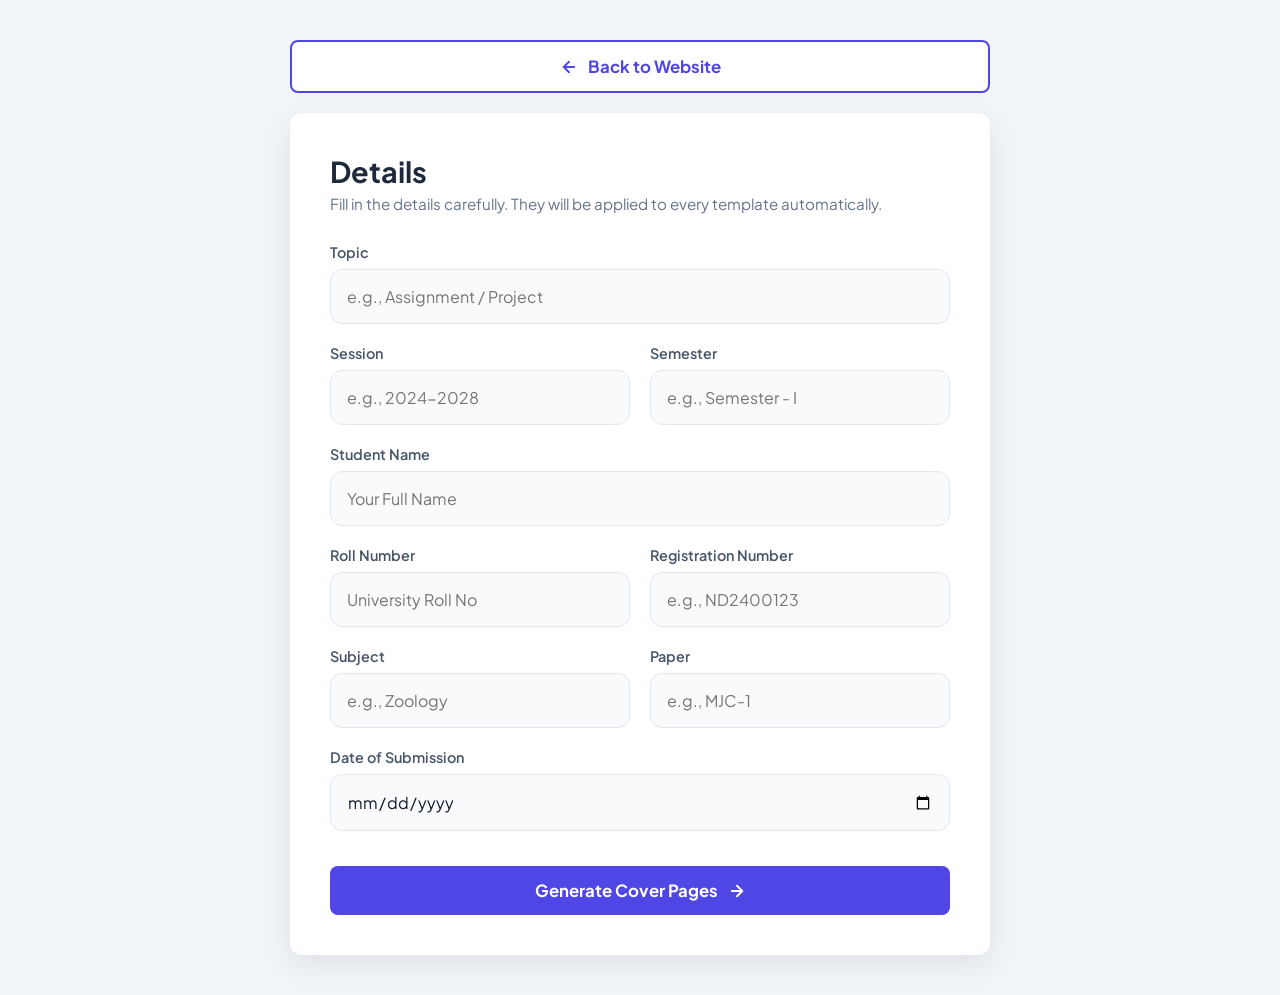
==== commit 990b12d4: "Add files via upload" ====
--- a/cover-page.html
+++ b/cover-page.html
@@ -1,229 +1,263 @@
-<!DOCTYPE html>
-<html lang="en">
-<head>
-    <meta charset="UTF-8">
-    <meta name="viewport" content="width=device-width, initial-scale=1.0">
-    <title>Generate Cover Page | ND College</title>
-    
-    <link rel="icon" type="image/png" href="logo.png">
-    
-    <!-- UI Font -->
-    <link href="https://fonts.googleapis.com/css2?family=Plus+Jakarta+Sans:wght@400;600;700;800&display=swap" rel="stylesheet">
-    <!-- CSS File -->
-    <link rel="stylesheet" href="cover-page.css">
-</head>
-<body>
-
-    <div class="top-bar no-print">
-        <button type="button" onclick="window.location.href='index.html'" class="back-btn">
-            <svg width="18" height="18" viewBox="0 0 24 24" fill="none" stroke="currentColor" stroke-width="2.5" stroke-linecap="round" stroke-linejoin="round"><line x1="19" y1="12" x2="5" y2="12"></line><polyline points="12 19 5 12 12 5"></polyline></svg>
-            Back to Website
-        </button>
-        <h2>Cover Page Generator</h2>
-        <div></div>
-    </div>
-
-    <div class="main-container">
-
-        <!-- STEP 1: Form Section -->
-        <div id="step-1" class="step-section active no-print">
-            <div class="form-card">
-                <h3>Details</h3>
-                <p>Fill in the details carefully for your premium cover page.</p>
-                
-                <div class="input-group">
-                    <label>Topic</label>
-                    <input type="text" id="in-topic" placeholder="e.g., Assignment / Project">
-                </div>
-
-                <div class="input-row">
-                    <div class="input-group">
-                        <label>Session</label>
-                        <input type="text" id="in-session" placeholder="e.g., 2024-2028">
-                    </div>
-                    <div class="input-group">
-                        <label>Semester</label>
-                        <input type="text" id="in-sem" placeholder="e.g., Semester - I">
-                    </div>
-                </div>
-
-                <div class="input-group">
-                    <label>Student Name</label>
-                    <input type="text" id="in-name" placeholder="Your Full Name">
-                </div>
-
-                <div class="input-row">
-                    <div class="input-group">
-                        <label>Roll Number</label>
-                        <input type="text" id="in-roll" placeholder="University Roll No">
-                    </div>
-                    <div class="input-group">
-                        <label>Registration Number</label>
-                        <input type="text" id="in-reg" placeholder="e.g., ND2400123">
-                    </div>
-                </div>
-
-                <div class="input-row">
-                    <div class="input-group">
-                        <label>Subject</label>
-                        <input type="text" id="in-subject" placeholder="e.g., Zoology">
-                    </div>
-                    <div class="input-group">
-                        <label>Paper</label>
-                        <input type="text" id="in-paper" placeholder="e.g., MJC-1">
-                    </div>
-                </div>
-
-                <div class="input-group">
-                    <label>Date of Submission</label>
-                    <input type="date" id="in-date">
-                </div>
-                
-                <button onclick="goToStep2()" class="btn-primary">Generate Cover Page
-                    <svg width="18" height="18" viewBox="0 0 24 24" fill="none" stroke="currentColor" stroke-width="2.5" stroke-linecap="round" stroke-linejoin="round"><line x1="5" y1="12" x2="19" y2="12"></line><polyline points="12 5 19 12 12 19"></polyline></svg>
-                </button>
-            </div>
-        </div>
-
-        <!-- STEP 2: Print Preview Section -->
-        <div id="step-2" class="step-section">
-
-            <div class="action-buttons no-print">
-                <button onclick="goToStep1()" class="btn-secondary">
-                    <svg width="18" height="18" viewBox="0 0 24 24" fill="none" stroke="currentColor" stroke-width="2" stroke-linecap="round" stroke-linejoin="round"><path d="M17 3a2.85 2.83 0 1 1 4 4L7.5 20.5 2 22l1.5-5.5Z"></path></svg>
-                    Edit Details
-                </button>
-                <button onclick="window.print()" class="btn-primary">
-                    <svg width="18" height="18" viewBox="0 0 24 24" fill="none" stroke="currentColor" stroke-width="2" stroke-linecap="round" stroke-linejoin="round"><polyline points="6 9 6 2 18 2 18 9"></polyline><path d="M6 18H4a2 2 0 0 1-2-2v-5a2 2 0 0 1 2-2h16a2 2 0 0 1 2 2v5a2 2 0 0 1-2 2h-2"></path><rect x="6" y="14" width="12" height="8"></rect></svg>
-                    Print / Save PDF
-                </button>
-            </div>
-
-            <!-- A4 Size Premium Portrait Sheet -->
-            <div class="a4-sheet" id="print-area">
-                <div class="sheet-border">
-
-                    <span class="corner corner-tl"></span>
-                    <span class="corner corner-tr"></span>
-                    <span class="corner corner-bl"></span>
-                    <span class="corner corner-br"></span>
-
-                    <img src="logo.png" alt="" class="watermark" aria-hidden="true">
-                    
-                    <!-- 1. Header -->
-                    <div class="college-header">
-                        <div class="logo-placeholder">
-                            <img src="logo.png" alt="ND College Logo" class="cover-logo-img">
-                        </div>
-                        <h1>ND College, Purnea</h1>
-                        <div class="header-divider"><span></span><i></i><span></span></div>
-                        <p>Affiliated to Purnea University, Purnea</p>
-                    </div>
-
-                    <!-- 2 & 3. Topic & Session -->
-                    <div class="title-section">
-                        <span class="eyebrow">Presenting the Topic</span>
-                        <h2 id="out-topic">Topic Name Here</h2>
-                        <h3 id="out-session">Session: 2024-2028</h3>
-                    </div>
-
-                    <!-- 4 to 9. Student Details & Course Details (Table Layout) -->
-                    <div class="details-section">
-                        <table class="premium-table">
-                            <tr>
-                                <td class="label">Name</td>
-                                <td class="colon">:</td>
-                                <td class="value" id="out-name">Student Name</td>
-                            </tr>
-                            <tr>
-                                <td class="label">Semester</td>
-                                <td class="colon">:</td>
-                                <td class="value" id="out-sem">Semester</td>
-                            </tr>
-                            <tr>
-                                <td class="label">Roll Number</td>
-                                <td class="colon">:</td>
-                                <td class="value" id="out-roll">Roll Number</td>
-                            </tr>
-                            <tr>
-                                <td class="label">Registration No</td>
-                                <td class="colon">:</td>
-                                <td class="value" id="out-reg">Registration No</td>
-                            </tr>
-                            <tr>
-                                <td class="label">Subject</td>
-                                <td class="colon">:</td>
-                                <td class="value" id="out-subject">Subject Name</td>
-                            </tr>
-                            <tr>
-                                <td class="label">Paper</td>
-                                <td class="colon">:</td>
-                                <td class="value" id="out-paper">Paper Name</td>
-                            </tr>
-                        </table>
-                    </div>
-
-                    <!-- 10 & 11. Footer (Date & Signature) -->
-                    <div class="footer-section">
-                        <div class="footer-left">
-                            <div class="date-box">
-                                <span class="label">Date:</span>
-                                <span class="value" id="out-date">DD / MM / YYYY</span>
-                            </div>
-                        </div>
-                        
-                        <div class="footer-right">
-                            <div class="signature-line">Signature of Teacher</div>
-                        </div>
-                    </div>
-
-                </div>
-            </div>
-        </div>
-
-    </div>
-
-    <script>
-        const fieldMap = [
-            ['in-topic', 'out-topic', 'Assignment / Project'],
-            ['in-session', 'out-session', 'Session: 2024-2028', true], // true means add "Session: " prefix
-            ['in-name', 'out-name', 'Student Name'],
-            ['in-sem', 'out-sem', 'Semester - I'],
-            ['in-roll', 'out-roll', 'Roll Number'],
-            ['in-reg', 'out-reg', 'Registration No'],
-            ['in-subject', 'out-subject', 'Subject Name'],
-            ['in-paper', 'out-paper', 'Paper Code/Name']
-        ];
-
-        function formatDate(dateStr) {
-            if(!dateStr) return 'DD / MM / YYYY';
-            const parts = dateStr.split('-');
-            return `${parts[2]} / ${parts[1]} / ${parts[0]}`;
-        }
-
-        function goToStep2() {
-            // Text Inputs
-            fieldMap.forEach(([inputId, outputId, fallback, addPrefix]) => {
-                let val = document.getElementById(inputId).value.trim();
-                if (val && addPrefix) val = "Session: " + val;
-                document.getElementById(outputId).innerText = val || fallback;
-            });
-            
-            // Date Input
-            const dateVal = document.getElementById('in-date').value;
-            document.getElementById('out-date').innerText = formatDate(dateVal);
-
-            // Switch Screen
-            document.getElementById('step-1').classList.remove('active');
-            document.getElementById('step-2').classList.add('active');
-            window.scrollTo(0, 0);
-        }
-
-        function goToStep1() {
-            document.getElementById('step-2').classList.remove('active');
-            document.getElementById('step-1').classList.add('active');
-            window.scrollTo(0, 0);
-        }
-    </script>
-</body>
+<!DOCTYPE html>
+<html lang="en" data-theme="light">
+<head>
+    <meta charset="UTF-8">
+    <meta name="viewport" content="width=device-width, initial-scale=1.0">
+    <meta name="description" content="Generate a premium A4 cover page for your ND College assignments, practicals, and project files.">
+    <meta name="theme-color" content="#4f46e5">
+    <meta name="robots" content="noindex">
+    <title>Generate Cover Page | ND College</title>
+
+    <link rel="icon" type="image/png" href="logo.png">
+
+    <script>
+        (function () {
+            try {
+                const savedTheme = localStorage.getItem('theme');
+                const systemPrefersDark = window.matchMedia && window.matchMedia('(prefers-color-scheme: dark)').matches;
+
+                if (savedTheme === 'dark' || savedTheme === 'light') {
+                    document.documentElement.setAttribute('data-theme', savedTheme);
+                } else if (systemPrefersDark) {
+                    document.documentElement.setAttribute('data-theme', 'dark');
+                }
+            } catch (e) { }
+        })();
+    </script>
+
+    <link rel="preconnect" href="https://fonts.googleapis.com">
+    <link rel="preconnect" href="https://fonts.gstatic.com" crossorigin>
+    <link href="https://fonts.googleapis.com/css2?family=Plus+Jakarta+Sans:wght@400;500;600;700;800&display=swap" rel="stylesheet">
+
+    <link rel="stylesheet" href="cover-page.css">
+</head>
+<body>
+
+    <a href="#step-1" class="skip-link">Skip to form</a>
+
+    <svg style="display:none" aria-hidden="true">
+        <symbol id="sprite-arrow-left" viewBox="0 0 24 24"><line x1="19" y1="12" x2="5" y2="12"></line><polyline points="12 19 5 12 12 5"></polyline></symbol>
+        <symbol id="sprite-arrow-right" viewBox="0 0 24 24"><line x1="5" y1="12" x2="19" y2="12"></line><polyline points="12 5 19 12 12 19"></polyline></symbol>
+        <symbol id="sprite-edit" viewBox="0 0 24 24"><path d="M17 3a2.85 2.83 0 1 1 4 4L7.5 20.5 2 22l1.5-5.5Z"></path></symbol>
+        <symbol id="sprite-printer" viewBox="0 0 24 24"><polyline points="6 9 6 2 18 2 18 9"></polyline><path d="M6 18H4a2 2 0 0 1-2-2v-5a2 2 0 0 1 2-2h16a2 2 0 0 1 2 2v5a2 2 0 0 1-2 2h-2"></path><rect x="6" y="14" width="12" height="8"></rect></symbol>
+    </svg>
+
+    <div class="main-container">
+
+        <!-- ========================================== -->
+        <!-- STEP 1: INPUT FORM                         -->
+        <!-- ========================================== -->
+        <div id="step-1" class="step-section active no-print" aria-hidden="false">
+            
+            <!-- PERFECT BUTTON DESIGN (No underline issues) -->
+            <div style="width: 100%; max-width: 700px; margin-bottom: 20px;">
+                <button type="button" class="btn-secondary" onclick="window.location.href='index.html'" style="margin-top: 0; width: 100%;">
+                    <svg width="18" height="18" viewBox="0 0 24 24" fill="none" stroke="currentColor" stroke-width="2.5" stroke-linecap="round" stroke-linejoin="round" aria-hidden="true"><use href="#sprite-arrow-left"></use></svg>
+                    Back to Website
+                </button>
+            </div>
+
+            <div class="form-card">
+
+                <h3>Details</h3>
+                <p>Fill in the details carefully. They will be applied to every template automatically.</p>
+
+                <div class="input-group">
+                    <label for="in-topic">Topic</label>
+                    <input type="text" id="in-topic" name="topic" placeholder="e.g., Assignment / Project" autocomplete="off">
+                </div>
+
+                <div class="input-row">
+                    <div class="input-group">
+                        <label for="in-session">Session</label>
+                        <input type="text" id="in-session" name="session" placeholder="e.g., 2024-2028" autocomplete="off">
+                    </div>
+                    <div class="input-group">
+                        <label for="in-sem">Semester</label>
+                        <input type="text" id="in-sem" name="semester" placeholder="e.g., Semester - I" autocomplete="off">
+                    </div>
+                </div>
+
+                <div class="input-group">
+                    <label for="in-name">Student Name</label>
+                    <input type="text" id="in-name" name="studentName" placeholder="Your Full Name" autocomplete="name">
+                </div>
+
+                <div class="input-row">
+                    <div class="input-group">
+                        <label for="in-roll">Roll Number</label>
+                        <input type="text" id="in-roll" name="rollNumber" placeholder="University Roll No" autocomplete="off">
+                    </div>
+                    <div class="input-group">
+                        <label for="in-reg">Registration Number</label>
+                        <input type="text" id="in-reg" name="registrationNumber" placeholder="e.g., ND2400123" autocomplete="off">
+                    </div>
+                </div>
+
+                <div class="input-row">
+                    <div class="input-group">
+                        <label for="in-subject">Subject</label>
+                        <input type="text" id="in-subject" name="subject" placeholder="e.g., Zoology" autocomplete="off">
+                    </div>
+                    <div class="input-group">
+                        <label for="in-paper">Paper</label>
+                        <input type="text" id="in-paper" name="paper" placeholder="e.g., MJC-1" autocomplete="off">
+                    </div>
+                </div>
+
+                <div class="input-group">
+                    <label for="in-date">Date of Submission</label>
+                    <input type="date" id="in-date" name="submissionDate">
+                </div>
+
+                <button type="button" id="generate-btn" class="btn-primary">Generate Cover Pages
+                    <svg width="18" height="18" viewBox="0 0 24 24" fill="none" stroke="currentColor" stroke-width="2.5" stroke-linecap="round" stroke-linejoin="round" aria-hidden="true"><use href="#sprite-arrow-right"></use></svg>
+                </button>
+            </div>
+        </div>
+
+        <!-- ========================================== -->
+        <!-- STEP 2: PLUG & PLAY MULTI-TEMPLATE PREVIEW -->
+        <!-- ========================================== -->
+        <div id="step-2" class="step-section" aria-hidden="true">
+
+            <!-- UPDATED LARGE EDIT BUTTON -->
+            <div class="action-buttons no-print" style="width: 100%; max-width: 210mm; margin-bottom: 30px;">
+                <button type="button" id="edit-btn" class="btn-secondary" style="margin-top: 0; width: 100%;">
+                    <svg width="18" height="18" viewBox="0 0 24 24" fill="none" stroke="currentColor" stroke-width="2.5" stroke-linecap="round" stroke-linejoin="round" aria-hidden="true"><use href="#sprite-edit"></use></svg>
+                    Edit Details
+                </button>
+            </div>
+
+            <!-- New templates can be dropped into this grid: one .template-wrapper block per design -->
+            <div class="templates-grid">
+
+                <!-- ============================== -->
+                <!-- TEMPLATE 1 (page-1-style)      -->
+                <!-- ============================== -->
+                <div class="template-wrapper">
+                    <span class="template-label no-print">Template 1 &mdash; Classic Gold</span>
+                    <div class="a4-scale-wrapper">
+                        <div class="a4-sheet page-1-style">
+                            <div class="sheet-border">
+
+                                <span class="corner corner-tl"></span>
+                                <span class="corner corner-tr"></span>
+                                <span class="corner corner-bl"></span>
+                                <span class="corner corner-br"></span>
+                                <img src="logo.png" alt="" class="watermark" aria-hidden="true">
+
+                                <div class="college-header">
+                                    <div class="logo-placeholder">
+                                        <img src="logo.png" alt="ND College Logo" class="cover-logo-img">
+                                    </div>
+                                    <h1>ND College, Purnea</h1>
+                                    <div class="header-divider"><span></span><i></i><span></span></div>
+                                    <p>Affiliated to Purnea University, Purnea</p>
+                                </div>
+
+                                <div class="title-section">
+                                    <span class="eyebrow">Presenting the Topic</span>
+                                    <h2 class="out-topic">Topic Name Here</h2>
+                                    <h3 class="out-session">Session: 2024-2028</h3>
+                                </div>
+
+                                <div class="details-section">
+                                    <table class="premium-table">
+                                        <tr><td class="label">Name</td><td class="colon">:</td><td class="value out-name">Student Name</td></tr>
+                                        <tr><td class="label">Semester</td><td class="colon">:</td><td class="value out-sem">Semester</td></tr>
+                                        <tr><td class="label">Roll Number</td><td class="colon">:</td><td class="value out-roll">Roll Number</td></tr>
+                                        <tr><td class="label">Registration No</td><td class="colon">:</td><td class="value out-reg">Registration No</td></tr>
+                                        <tr><td class="label">Subject</td><td class="colon">:</td><td class="value out-subject">Subject Name</td></tr>
+                                        <tr><td class="label">Paper</td><td class="colon">:</td><td class="value out-paper">Paper Name</td></tr>
+                                    </table>
+                                </div>
+
+                                <div class="footer-section">
+                                    <div class="footer-left">
+                                        <div class="date-box">
+                                            <span class="label">Date:</span>
+                                            <span class="value out-date">DD / MM / YYYY</span>
+                                        </div>
+                                    </div>
+                                    <div class="footer-right">
+                                        <div class="signature-line">Signature of Teacher</div>
+                                    </div>
+                                </div>
+
+                            </div>
+                        </div>
+                    </div>
+
+                    <button type="button" class="btn-primary no-print print-btn" onclick="printTemplate(this)">
+                        <svg width="18" height="18" viewBox="0 0 24 24" fill="none" stroke="currentColor" stroke-width="2" stroke-linecap="round" stroke-linejoin="round" aria-hidden="true"><use href="#sprite-printer"></use></svg>
+                        Print or Save
+                    </button>
+                </div>
+                <!-- TEMPLATE 1 END -->
+
+                <!-- ============================== -->
+                <!-- TEMPLATE 2 (page-2-style)      -->
+                <!-- ============================== -->
+                <div class="template-wrapper">
+                    <span class="template-label no-print">Template 2 &mdash; Modern Minimal</span>
+                    <div class="a4-scale-wrapper">
+                        <div class="a4-sheet page-2-style">
+                            <div class="sheet-border">
+
+                                <span class="side-accent" aria-hidden="true"></span>
+
+                                <div class="college-header">
+                                    <div class="logo-placeholder">
+                                        <img src="logo.png" alt="ND College Logo" class="cover-logo-img">
+                                    </div>
+                                    <div class="college-header-text">
+                                        <h1>ND College, Purnea</h1>
+                                        <p>Affiliated to Purnea University, Purnea</p>
+                                    </div>
+                                </div>
+
+                                <div class="title-band">
+                                    <span class="eyebrow">Presenting the Topic</span>
+                                    <h2 class="out-topic">Topic Name Here</h2>
+                                    <h3 class="out-session">Session: 2024-2028</h3>
+                                </div>
+
+                                <div class="details-section">
+                                    <div class="detail-grid">
+                                        <div class="detail-card"><span class="label">Name</span><span class="value out-name">Student Name</span></div>
+                                        <div class="detail-card"><span class="label">Semester</span><span class="value out-sem">Semester</span></div>
+                                        <div class="detail-card"><span class="label">Roll Number</span><span class="value out-roll">Roll Number</span></div>
+                                        <div class="detail-card"><span class="label">Registration No</span><span class="value out-reg">Registration No</span></div>
+                                        <div class="detail-card"><span class="label">Subject</span><span class="value out-subject">Subject Name</span></div>
+                                        <div class="detail-card"><span class="label">Paper</span><span class="value out-paper">Paper Name</span></div>
+                                    </div>
+                                </div>
+
+                                <div class="footer-section">
+                                    <div class="date-box">
+                                        <span class="label">Date of Submission</span>
+                                        <span class="value out-date">DD / MM / YYYY</span>
+                                    </div>
+                                    <div class="signature-line">Signature of Teacher</div>
+                                </div>
+
+                            </div>
+                        </div>
+                    </div>
+
+                    <button type="button" class="btn-primary no-print print-btn" onclick="printTemplate(this)">
+                        <svg width="18" height="18" viewBox="0 0 24 24" fill="none" stroke="currentColor" stroke-width="2" stroke-linecap="round" stroke-linejoin="round" aria-hidden="true"><use href="#sprite-printer"></use></svg>
+                        Print or Save
+                    </button>
+                </div>
+                <!-- TEMPLATE 2 END -->
+
+            </div>
+        </div>
+
+    </div>
+
+    <script src="cover-page.js" defer></script>
+</body>
 </html>
--- a/cover-page.css
+++ b/cover-page.css
@@ -15,6 +15,29 @@
 a:focus-visible, button:focus-visible { outline: 2px solid #4f46e5; outline-offset: 3px; border-radius: 4px; }
 svg { display: block; flex-shrink: 0; }
 
+@media (prefers-reduced-motion: reduce) {
+    *, *::before, *::after {
+        animation-duration: 0.01ms !important;
+        animation-iteration-count: 1 !important;
+        transition-duration: 0.01ms !important;
+    }
+}
+
+.skip-link {
+    position: absolute;
+    top: -60px;
+    left: 10px;
+    background: #4f46e5;
+    color: #fff;
+    padding: 12px 20px;
+    border-radius: 0 0 8px 8px;
+    font-weight: 700;
+    text-decoration: none;
+    z-index: 2000;
+    transition: top 0.2s ease;
+}
+.skip-link:focus { top: 0; }
+
 .top-bar {
     display: flex; justify-content: space-between; align-items: center;
     background: #ffffff; padding: 15px 30px;
@@ -29,14 +52,17 @@
 .back-btn:hover { background: rgba(79, 70, 229, 0.08); }
 .top-bar h2 { font-size: 1.2rem; color: #1e293b; }
 
-.main-container { padding: 40px 20px; display: flex; justify-content: center; }
-
-.step-section { display: none; width: 100%; animation: fadeIn 0.4s ease-in-out; }
+.main-container { padding: 40px 20px; display: flex; justify-content: center; width: 100%; }
+
+.step-section { display: none; width: 100%; max-width: 1200px; animation: simpleFade 0.4s ease-in-out; }
 .step-section.active { display: flex; flex-direction: column; align-items: center; }
-@keyframes fadeIn { from { opacity: 0; transform: translateY(10px); } to { opacity: 1; transform: translateY(0); } }
-
-/* Form Styles */
-.form-card { background: white; padding: 40px; border-radius: 12px; box-shadow: 0 10px 30px rgba(0,0,0,0.08); width: 100%; max-width: 700px; }
+
+@keyframes simpleFade {
+    from { opacity: 0; }
+    to { opacity: 1; }
+}
+
+.form-card { background: white; padding: 40px; border-radius: 12px; box-shadow: 0 10px 30px rgba(0,0,0,0.08); width: 100%; max-width: 700px; margin: 0 auto; }
 .form-card h3 { font-size: 1.8rem; margin-bottom: 5px; color: #1e293b; }
 .form-card p { color: #64748b; margin-bottom: 30px; font-size: 0.95rem; }
 
@@ -44,24 +70,18 @@
 .input-row { display: flex; gap: 20px; }
 label { font-size: 0.9rem; font-weight: 600; margin-bottom: 8px; color: #475569; }
 
-input { 
-    padding: 16px; 
-    border: 1px solid #e2e8f0; 
-    border-radius: 12px; 
-    font-size: 1rem; 
-    transition: 0.3s; 
-    background: #f8fafc; 
-    color: #0f172a;
-    width: 100%;
-}
-input:hover {
-    border-color: #4f46e5;
-}
-input:focus, input:focus-visible { 
-    outline: none; 
-    border-color: #4f46e5; 
-    background: white; 
-    box-shadow: none; 
+input {
+    padding: 16px; border: 1px solid #e2e8f0; border-radius: 12px;
+    font-size: 1rem; transition: 0.3s; background: #f8fafc; color: #0f172a; width: 100%;
+}
+input:hover { border-color: #4f46e5; }
+input:focus, input:focus-visible { outline: none; border-color: #4f46e5; background: white; box-shadow: none; }
+
+.field-error { border-color: #ef4444 !important; animation: shakeError 0.3s ease; }
+@keyframes shakeError {
+    0%, 100% { transform: translateX(0); }
+    25% { transform: translateX(-4px); }
+    75% { transform: translateX(4px); }
 }
 
 .btn-primary, .btn-secondary {
@@ -70,226 +90,180 @@
 }
 .btn-primary { width: 100%; background: #4f46e5; color: white; border: none; margin-top: 15px; }
 .btn-primary:hover { background: #4338ca; box-shadow: 0 5px 15px rgba(79, 70, 229, 0.3); }
-.btn-secondary { background: white; color: #4f46e5; border: 2px solid #4f46e5; }
+.btn-secondary { background: white; color: #4f46e5; border: 2px solid #4f46e5; width: 100%; }
 .btn-secondary:hover { background: #f1f5f9; border-color: #4338ca; color: #4338ca; }
 
-.action-buttons { display: flex; gap: 20px; margin-bottom: 30px; width: 100%; max-width: 210mm; }
-.action-buttons .btn-primary { margin-top: 0; flex: 1; }
-
-/* =======================================
-   A4 PREMIUM PORTRAIT LAYOUT
-======================================== */
+.action-buttons { display: flex; gap: 20px; margin-bottom: 30px; width: 100%; justify-content: center; }
+
+/* DARK THEME */
+[data-theme="dark"] body { background-color: #0f172a; color: #f8fafc; }
+[data-theme="dark"] .top-bar { background: #1e293b; box-shadow: 0 4px 6px rgba(0,0,0,0.2); }
+[data-theme="dark"] .top-bar h2 { color: #f8fafc; }
+[data-theme="dark"] .back-btn { color: #6366f1; }
+[data-theme="dark"] .back-btn:hover { background: rgba(99, 102, 241, 0.1); }
+[data-theme="dark"] .form-card { background: #1e293b; box-shadow: 0 10px 30px rgba(0,0,0,0.3); }
+[data-theme="dark"] .form-card h3 { color: #f8fafc; }
+[data-theme="dark"] .form-card p { color: #94a3b8; }
+[data-theme="dark"] label { color: #cbd5e1; }
+[data-theme="dark"] input { background: #0f172a; border-color: #334155; color: #f8fafc; }
+[data-theme="dark"] input:hover { border-color: #6366f1; }
+[data-theme="dark"] input:focus, [data-theme="dark"] input:focus-visible { background: #1e293b; border-color: #6366f1; }
+[data-theme="dark"] .btn-primary { background: #6366f1; }
+[data-theme="dark"] .btn-primary:hover { background: #4f46e5; box-shadow: 0 5px 15px rgba(99, 102, 241, 0.3); }
+[data-theme="dark"] .btn-secondary { background: #1e293b; color: #6366f1; border-color: #6366f1; }
+[data-theme="dark"] .btn-secondary:hover { background: #0f172a; border-color: #818cf8; color: #818cf8; }
+
+/* ============================================== */
+/* PLUG AND PLAY TEMPLATES GRID                   */
+/* ============================================== */
 :root {
-    --navy: #0b2545;
-    --navy-soft: #1d3a5f;
-    --gold: #b8860b;
-    --gold-soft: #c9a63f;
-    --paper: #fffdf8;
+    --navy: #0b2545; --navy-soft: #1d3a5f; --gold: #b8860b; --gold-soft: #c9a63f; --paper: #fffdf8;
+    --teal: #0d9488; --teal-soft: #14b8a6; --slate: #1e293b; --paper-2: #ffffff;
+}
+
+.templates-grid {
+    display: flex; flex-wrap: wrap; gap: 40px; justify-content: center; width: 100%;
+}
+
+.template-wrapper {
+    display: flex; flex-direction: column; align-items: center; gap: 15px; width: 100%; max-width: 210mm;
+}
+
+.a4-scale-wrapper {
+    width: 100%; max-width: 210mm; margin: 0 auto; overflow: hidden;
 }
 
 .a4-sheet {
-    width: 210mm;      /* Fixed Portrait Width  - standard A4 */
-    height: 297mm;     /* Fixed Portrait Height - standard A4 */
-    background: var(--paper);
-    box-shadow: 0 15px 50px rgba(0,0,0,0.15);
-    padding: 10mm;     /* Outer margin */
-    position: relative;
-}
-
-.sheet-border {
-    /* Premium Double Border Effect */
-    border: 2.5px solid var(--gold);
-    outline: 1.5px solid var(--navy);
-    outline-offset: -7px;
-
-    height: 100%;
-    padding: 40px 50px;
-    display: flex;
-    flex-direction: column;
-    position: relative;
-    overflow: hidden;
-    /* Use serif font for standard academic/premium look */
-    font-family: 'Times New Roman', Times, serif; 
-    color: var(--navy);
-}
-
-/* Decorative corner flourishes */
-.corner {
-    position: absolute;
-    width: 26px; height: 26px;
-    border: none;
-    z-index: 2;
-    pointer-events: none;
-}
-.corner::before, .corner::after {
-    content: ""; position: absolute; background: var(--gold);
-}
-.corner-tl { top: 14px; left: 14px; }
-.corner-tr { top: 14px; right: 14px; transform: rotate(90deg); }
-.corner-bl { bottom: 14px; left: 14px; transform: rotate(-90deg); }
-.corner-br { bottom: 14px; right: 14px; transform: rotate(180deg); }
-.corner::before { top: 0; left: 0; width: 100%; height: 2.5px; }
-.corner::after { top: 0; left: 0; width: 2.5px; height: 100%; }
-
-/* Faint background watermark */
-.watermark {
-    position: absolute;
-    top: 62%; left: 50%;
-    width: 260px; height: 260px;
-    transform: translate(-50%, -50%);
-    opacity: 0.045;
-    filter: grayscale(100%);
-    z-index: 0;
-    pointer-events: none;
-}
-
-.college-header, .title-section, .details-section, .footer-section {
-    position: relative;
-    z-index: 1;
-}
-
-/* 1. Header (College Name) */
-.college-header { text-align: center; margin-bottom: 26px; }
-.logo-placeholder {
-    width: 88px; height: 88px;
-    display: flex; align-items: center; justify-content: center;
-    margin: 0 auto 14px;
-}
-
-.cover-logo-img {
-    width: 100%;
-    height: 100%;
-    object-fit: contain;
-}
-.college-header h1 {
-    font-size: 2.5rem;
-    font-weight: 800;
-    letter-spacing: 1.5px;
-    color: var(--navy);
-    margin-bottom: 10px;
-}
-.header-divider {
-    display: flex; align-items: center; justify-content: center; gap: 10px;
-    margin: 0 auto 10px; width: 60%;
-}
-.header-divider span { flex: 1; height: 1.5px; background: var(--gold); }
-.header-divider i { width: 6px; height: 6px; background: var(--gold); transform: rotate(45deg); display: block; }
-.college-header p {
-    font-size: 1rem;
-    font-weight: 700;
-    text-transform: uppercase;
-    letter-spacing: 1.5px;
-    color: var(--gold);
-}
-
-/* 2 & 3. Topic & Session */
-.title-section {
-    text-align: center;
-    margin-bottom: 40px;
-    padding: 22px 20px 26px;
-    border-top: 1.5px solid var(--gold);
-    border-bottom: 1.5px solid var(--gold);
-}
-.eyebrow {
-    display: block;
-    font-family: 'Plus Jakarta Sans', sans-serif;
-    font-size: 0.75rem;
-    font-weight: 700;
-    text-transform: uppercase;
-    letter-spacing: 3px;
-    color: var(--gold);
-    margin-bottom: 10px;
-}
-.title-section h2 { 
-    font-size: 2rem;
-    font-weight: 900; 
-    text-transform: uppercase; 
-    color: var(--navy);
-    margin-bottom: 10px;
-    line-height: 1.3;
-}
-.title-section h3 { font-size: 1.3rem; font-weight: 400; font-style: italic; color: var(--navy-soft); }
-
-/* 4 to 9. Details Section (Table) */
-.details-section { width: 100%; flex-grow: 1; padding: 0 15px; }
-.premium-table { width: 100%; font-size: 1.3rem; border-collapse: separate; border-spacing: 0 18px; }
-.premium-table td { vertical-align: bottom; }
-.premium-table .label { font-weight: bold; width: 35%; padding-left: 15px; color: var(--navy); }
-.premium-table .colon { font-weight: bold; width: 25px; text-align: center; color: var(--gold); }
-/* Dotted line for fill-in-the-blank look */
-.premium-table .value { 
-    border-bottom: 1.5px dashed var(--gold-soft); 
-    font-weight: normal; 
-    font-style: italic; 
-    padding-left: 15px; 
-    padding-bottom: 3px; 
-    color: #1a1a1a; 
-}
-
-/* Declaration statement */
-.declaration {
-    text-align: center;
-    margin: auto 30px 0;
-    padding-top: 10px;
-}
-.declaration span {
-    display: block;
-    width: 50px;
-    height: 1.5px;
-    background: var(--gold);
-    margin: 0 auto 16px;
-}
-.declaration p {
-    font-family: 'Plus Jakarta Sans', sans-serif;
-    font-size: 0.85rem;
-    font-style: italic;
-    color: var(--navy-soft);
-    line-height: 1.7;
-    max-width: 420px;
-    margin: 0 auto;
-}
-
-/* 10 & 11. Footer (Date, Signature) */
-.footer-section { 
-    display: flex; justify-content: space-between; align-items: flex-end; 
-    width: 100%; margin-top: 26px; padding-top: 26px; font-size: 1.15rem; font-weight: bold;
-}
-.footer-left { display: flex; flex-direction: column; gap: 20px; }
-
-.date-box .label { margin-right: 10px; color: var(--navy); }
-.date-box .value { 
-    border-bottom: 1.5px dashed var(--gold-soft); 
-    display: inline-block; 
-    min-width: 150px; 
-    font-style: italic; 
-    font-weight: normal;
-    text-align: center;
-    color: #1a1a1a;
-}
-
-.signature-line { 
-    border-top: 1.5px solid var(--gold); 
-    width: 220px; 
-    text-align: center; 
-    padding-top: 8px;
-    color: var(--navy);
-    font-size: 0.95rem;
-    letter-spacing: 0.5px;
-}
-
-/* Print Settings */
+    width: 210mm; height: 297mm; box-shadow: 0 15px 50px rgba(0,0,0,0.15); padding: 10mm; position: relative;
+}
+
+.template-label {
+    font-size: 0.85rem; font-weight: 700; color: #64748b; text-transform: uppercase; letter-spacing: 1px;
+}
+
+/* ============================================== */
+/* TEMPLATE 1 STYLES (.page-1-style)               */
+/* ============================================== */
+.page-1-style { background: var(--paper); }
+.page-1-style .sheet-border {
+    border: 2.5px solid var(--gold); outline: 1.5px solid var(--navy); outline-offset: -7px;
+    height: 100%; padding: 40px 50px; display: flex; flex-direction: column; position: relative; overflow: hidden; font-family: 'Times New Roman', Times, serif; color: var(--navy);
+}
+
+.page-1-style .corner { position: absolute; width: 26px; height: 26px; border: none; z-index: 2; pointer-events: none; }
+.page-1-style .corner::before, .page-1-style .corner::after { content: ""; position: absolute; background: var(--gold); }
+.page-1-style .corner-tl { top: 14px; left: 14px; }
+.page-1-style .corner-tr { top: 14px; right: 14px; transform: rotate(90deg); }
+.page-1-style .corner-bl { bottom: 14px; left: 14px; transform: rotate(-90deg); }
+.page-1-style .corner-br { bottom: 14px; right: 14px; transform: rotate(180deg); }
+.page-1-style .corner::before { top: 0; left: 0; width: 100%; height: 2.5px; }
+.page-1-style .corner::after { top: 0; left: 0; width: 2.5px; height: 100%; }
+
+.page-1-style .watermark {
+    position: absolute; top: 62%; left: 50%; width: 260px; height: 260px; transform: translate(-50%, -50%);
+    opacity: 0.045; filter: grayscale(100%); z-index: 0; pointer-events: none;
+}
+
+.page-1-style .college-header, .page-1-style .title-section, .page-1-style .details-section, .page-1-style .footer-section { position: relative; z-index: 1; }
+.page-1-style .college-header { text-align: center; margin-bottom: 26px; }
+.page-1-style .logo-placeholder { width: 88px; height: 88px; display: flex; align-items: center; justify-content: center; margin: 0 auto 14px; }
+.page-1-style .cover-logo-img { width: 100%; height: 100%; object-fit: contain; }
+.page-1-style .college-header h1 { font-size: 2.5rem; font-weight: 800; letter-spacing: 1.5px; color: var(--navy); margin-bottom: 10px; }
+.page-1-style .header-divider { display: flex; align-items: center; justify-content: center; gap: 10px; margin: 0 auto 10px; width: 60%; }
+.page-1-style .header-divider span { flex: 1; height: 1.5px; background: var(--gold); }
+.page-1-style .header-divider i { width: 6px; height: 6px; background: var(--gold); transform: rotate(45deg); display: block; }
+.page-1-style .college-header p { font-size: 1rem; font-weight: 700; text-transform: uppercase; letter-spacing: 1.5px; color: var(--gold); }
+
+.page-1-style .title-section { text-align: center; margin-bottom: 40px; padding: 22px 20px 26px; border-top: 1.5px solid var(--gold); border-bottom: 1.5px solid var(--gold); }
+.page-1-style .eyebrow { display: block; font-family: 'Plus Jakarta Sans', sans-serif; font-size: 0.75rem; font-weight: 700; text-transform: uppercase; letter-spacing: 3px; color: var(--gold); margin-bottom: 10px; }
+.page-1-style .title-section h2 { font-size: 2rem; font-weight: 900; text-transform: uppercase; color: var(--navy); margin-bottom: 10px; line-height: 1.3; }
+.page-1-style .title-section h3 { font-size: 1.3rem; font-weight: 400; font-style: italic; color: var(--navy-soft); }
+
+.page-1-style .details-section { width: 100%; flex-grow: 1; padding: 0 15px; }
+.page-1-style .premium-table { width: 100%; font-size: 1.3rem; border-collapse: separate; border-spacing: 0 18px; }
+.page-1-style .premium-table td { vertical-align: bottom; }
+.page-1-style .premium-table .label { font-weight: bold; width: 35%; padding-left: 15px; color: var(--navy); }
+.page-1-style .premium-table .colon { font-weight: bold; width: 25px; text-align: center; color: var(--gold); }
+.page-1-style .premium-table .value { border-bottom: 1.5px dashed var(--gold-soft); font-weight: normal; font-style: italic; padding-left: 15px; padding-bottom: 3px; color: #1a1a1a; }
+
+.page-1-style .footer-section { display: flex; justify-content: space-between; align-items: flex-end; width: 100%; margin-top: 26px; padding-top: 26px; font-size: 1.15rem; font-weight: bold; }
+.page-1-style .date-box .label { margin-right: 10px; color: var(--navy); }
+.page-1-style .date-box .value { border-bottom: 1.5px dashed var(--gold-soft); display: inline-block; min-width: 150px; font-style: italic; font-weight: normal; text-align: center; color: #1a1a1a; }
+.page-1-style .signature-line { border-top: 1.5px solid var(--gold); width: 220px; text-align: center; padding-top: 8px; color: var(--navy); font-size: 0.95rem; letter-spacing: 0.5px; }
+
+/* ============================================== */
+/* TEMPLATE 2 STYLES (.page-2-style) - Modern Minimal */
+/* ============================================== */
+.page-2-style { background: var(--paper-2); }
+.page-2-style .sheet-border {
+    height: 100%; display: flex; flex-direction: column; position: relative; overflow: hidden;
+    font-family: 'Plus Jakarta Sans', sans-serif; color: var(--slate); border: 1px solid #e2e8f0;
+}
+
+.page-2-style .side-accent {
+    position: absolute; top: 0; left: 0; width: 14px; height: 100%; background: linear-gradient(180deg, var(--teal), var(--teal-soft));
+}
+
+.page-2-style .college-header {
+    display: flex; align-items: center; gap: 20px; padding: 46px 50px 30px 64px; position: relative; z-index: 1;
+}
+.page-2-style .logo-placeholder { width: 70px; height: 70px; flex-shrink: 0; }
+.page-2-style .cover-logo-img { width: 100%; height: 100%; object-fit: contain; }
+.page-2-style .college-header-text h1 { font-size: 1.7rem; font-weight: 800; color: var(--slate); }
+.page-2-style .college-header-text p { font-size: 0.85rem; font-weight: 600; color: var(--teal); text-transform: uppercase; letter-spacing: 1px; margin-top: 4px; }
+
+.page-2-style .title-band {
+    margin: 10px 50px 0 64px; padding: 34px 0; border-top: 3px solid var(--slate); position: relative; z-index: 1;
+}
+.page-2-style .eyebrow { display: block; font-size: 0.75rem; font-weight: 700; text-transform: uppercase; letter-spacing: 3px; color: var(--teal); margin-bottom: 12px; }
+.page-2-style .title-band h2 { font-size: 2.1rem; font-weight: 800; color: var(--slate); line-height: 1.25; margin-bottom: 10px; }
+.page-2-style .title-band h3 { font-size: 1.1rem; font-weight: 500; color: #64748b; }
+
+.page-2-style .details-section { flex-grow: 1; padding: 34px 50px 0 64px; position: relative; z-index: 1; }
+.page-2-style .detail-grid { display: grid; grid-template-columns: 1fr 1fr; gap: 22px 30px; }
+.page-2-style .detail-card { border-left: 3px solid var(--teal-soft); padding-left: 14px; }
+.page-2-style .detail-card .label { display: block; font-size: 0.72rem; font-weight: 700; text-transform: uppercase; letter-spacing: 1px; color: #94a3b8; margin-bottom: 4px; }
+.page-2-style .detail-card .value { display: block; font-size: 1.15rem; font-weight: 600; color: var(--slate); }
+
+.page-2-style .footer-section {
+    display: flex; justify-content: space-between; align-items: flex-end; margin: 30px 50px 46px 64px;
+    padding-top: 24px; border-top: 1px solid #e2e8f0; position: relative; z-index: 1;
+}
+.page-2-style .date-box .label { display: block; font-size: 0.72rem; font-weight: 700; text-transform: uppercase; letter-spacing: 1px; color: #94a3b8; margin-bottom: 4px; }
+.page-2-style .date-box .value { font-size: 1.05rem; font-weight: 600; color: var(--slate); }
+.page-2-style .signature-line { border-top: 1.5px solid var(--slate); width: 200px; text-align: center; padding-top: 8px; color: var(--slate); font-size: 0.85rem; letter-spacing: 0.5px; }
+
+/* ============================================== */
+/* PRINT MEDIA QUERIES (SMART PRINTING)           */
+/* ============================================== */
 @media print {
     @page { size: A4; margin: 0; }
     html, body { width: 210mm; height: 297mm; }
     body { background: white; -webkit-print-color-adjust: exact; print-color-adjust: exact; }
+
     .no-print { display: none !important; }
     .main-container { padding: 0; }
-    .a4-sheet { box-shadow: none; width: 210mm; height: 297mm; padding: 10mm; margin: 0; }
-}
-
-/* Mobile Responsive For Web Preview */
-@media(max-width: 768px) {
+
+    /* Hide every template by default */
+    .template-wrapper { display: none; }
+
+    /* Only show the wrapper whose print button was clicked (or the default from beforeprint) */
+    .template-wrapper.print-active { display: block; }
+
+    .template-wrapper.print-active .a4-sheet {
+        box-shadow: none; width: 210mm; height: 297mm; padding: 10mm; margin: 0; transform: none !important;
+    }
+
+    .a4-scale-wrapper { height: auto !important; overflow: visible !important; }
+}
+
+@media screen and (max-width: 768px) {
     .input-row { flex-direction: column; gap: 0; }
     .action-buttons { flex-direction: column; }
-    .a4-sheet { transform: scale(0.6); transform-origin: top center; margin-bottom: -400px; }
+    .a4-sheet { transform-origin: top left; }
+    .page-2-style .college-header { padding: 36px 30px 24px 44px; }
+    .page-2-style .title-band { margin: 10px 30px 0 44px; }
+    .page-2-style .details-section { padding: 30px 30px 0 44px; }
+    .page-2-style .footer-section { margin: 24px 30px 36px 44px; }
+    .page-2-style .detail-grid { grid-template-columns: 1fr; }
 }
